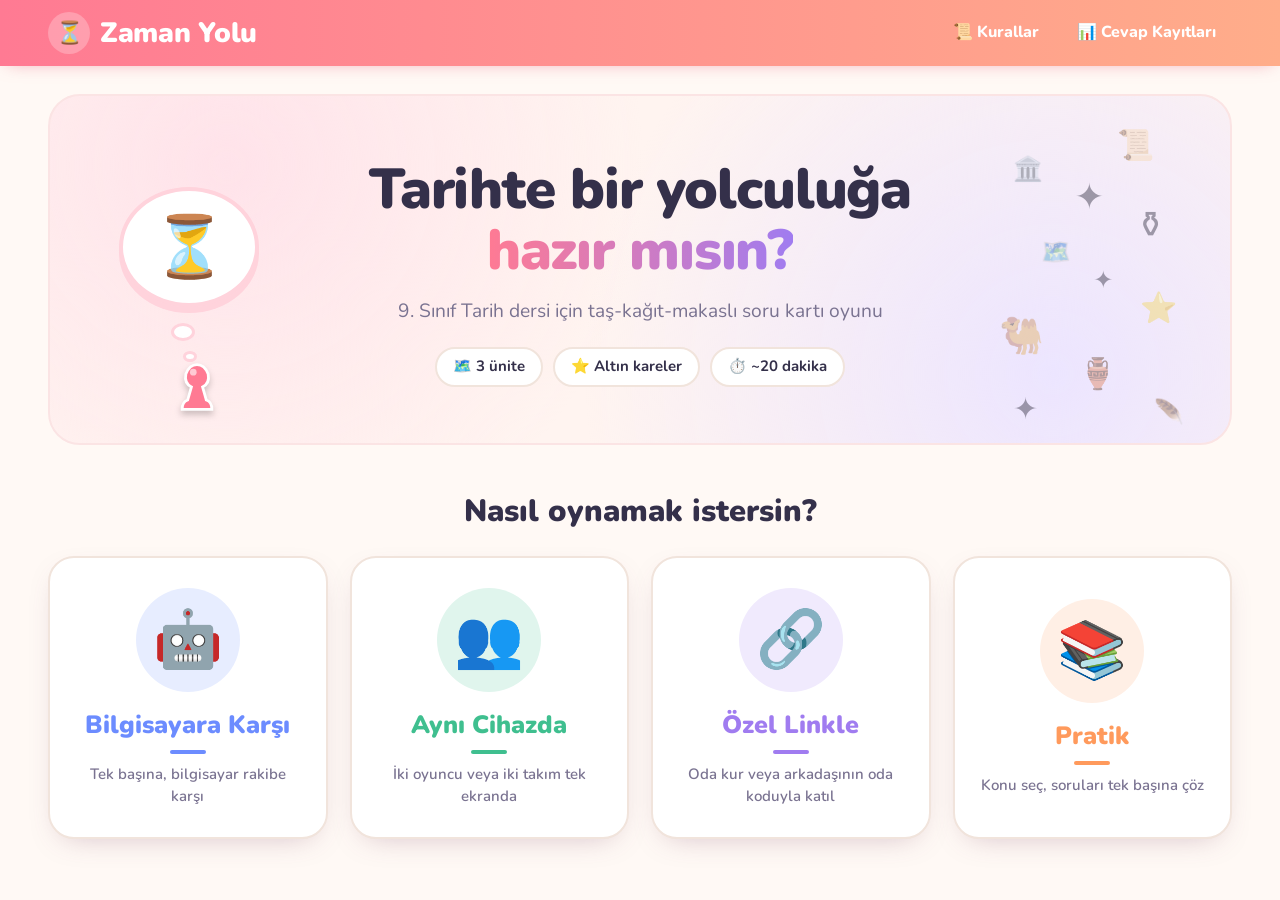
==== index.html @ cb482cf7 "Add files via upload" ====
<!doctype html>
<html lang="tr">
<head>
<meta charset="utf-8">
<meta name="viewport" content="width=device-width, initial-scale=1">
<title>Zaman Yolu</title>
<meta name="description" content="9. sınıf tarih dersi için soru kartı oyunu">
<link rel="preconnect" href="https://fonts.googleapis.com">
<link rel="preconnect" href="https://fonts.gstatic.com" crossorigin>
<!-- İnternet yoksa yazı tipi yüklenmez, oyun sistem yazı tipiyle çalışmaya devam eder -->
<link rel="stylesheet" href="https://fonts.googleapis.com/css2?family=Nunito:wght@400;600;700;800;900&display=swap">
<link rel="stylesheet" href="stil.css">
</head>
<body>

<!-- ÜST ŞERİT (her ekranda) -->
<header class="ust-serit">
  <button class="logo-btn" data-git="ana"><span class="logo-ikon">⏳</span>Zaman Yolu</button>
  <nav class="ust-nav">
    <button data-git="kurallar">📜 <span class="yazi">Kurallar</span></button>
    <button data-git="kayitlar">📊 <span class="yazi">Cevap Kayıtları</span></button>  </nav>
</header>

<!-- ANA MENÜ -->
<section id="ana" class="ekran">
  <div class="hero">
    <div class="hero-sol" aria-hidden="true">
      <div class="balon">⏳</div>
      <div class="balon-nokta n1"></div><div class="balon-nokta n2"></div>
      <svg class="hero-piyon" viewBox="-14 -28 28 32"><path d="M-8 0 Q-8 -4 -5 -5 L-3 -12 Q-7 -14 -6 -19 Q-4 -24 0 -24 Q4 -24 6 -19 Q7 -14 3 -12 L5 -5 Q8 -4 8 0 Z" fill="#ff7a93" stroke="#fff" stroke-width="1.5"/><circle cx="-2" cy="-20" r="1.8" fill="#fff" opacity=".6"/></svg>
    </div>
    <h1>Tarihte bir yolculuğa<br><span>hazır mısın?</span></h1>
    <p>9. Sınıf Tarih dersi için taş-kağıt-makaslı soru kartı oyunu</p>
    <div class="hero-cipler"><span>🗺️ 3 ünite</span><span>⭐ Altın kareler</span><span>⏱️ ~20 dakika</span></div>
    <div class="hero-sag" aria-hidden="true">
      <span style="top:8%;left:62%">📜</span><span style="top:16%;left:18%">🏛️</span><span style="top:30%;left:70%">⚱️</span>
      <span style="top:40%;left:30%">🗺️</span><span style="top:55%;left:72%">⭐</span><span style="top:62%;left:12%">🐫</span>
      <span style="top:74%;left:46%">🏺</span><span style="top:86%;left:78%">🪶</span><span style="top:22%;left:44%">✦</span>
      <span style="top:48%;left:52%">✦</span><span style="top:84%;left:18%">✦</span>
    </div>
  </div>

  <h2 class="bolum-baslik">Nasıl oynamak istersin?</h2>
  <div class="menu">
    <button class="mod-kart" data-git="kurulum-bot" style="--c:#6c8cff">
      <span class="mod-ikon">🤖</span><b>Bilgisayara Karşı</b><span class="mod-acik">Tek başına, bilgisayar rakibe karşı</span></button>
    <button class="mod-kart" data-git="kurulum-yerel" style="--c:#3fbf8f">
      <span class="mod-ikon">👥</span><b>Aynı Cihazda</b><span class="mod-acik">İki oyuncu veya iki takım tek ekranda</span></button>
    <button class="mod-kart" data-git="oda-kur" style="--c:#a07cf0">
      <span class="mod-ikon">🔗</span><b>Özel Linkle</b><span class="mod-acik">Oda kur veya arkadaşının oda koduyla katıl</span></button>
    <button class="mod-kart" data-git="pratik-kurulum" style="--c:#ff9a5c">
      <span class="mod-ikon">📚</span><b>Pratik</b><span class="mod-acik">Konu seç, soruları tek başına çöz</span></button>
  </div>
</section>

<!-- OYUN KURULUMU -->
<section id="kurulum" class="ekran gizli">
  <div class="ust-bar"><h1 id="kurulum-baslik">Yeni Oyun</h1><button class="link-btn" data-git="ana">← Menü</button></div>
  <div class="form">
    <label>1. oyuncu / takım adı</label>
    <input id="ad0" maxlength="20" value="Kırmızı Takım">
    <div class="renk-secici" id="renk0" aria-label="1. oyuncunun piyon rengi"></div>
    <div id="ad1-kutu">
      <label>2. oyuncu / takım adı</label>
      <input id="ad1" maxlength="20" value="Mavi Takım">
      <div class="renk-secici" id="renk1" aria-label="2. oyuncunun piyon rengi"></div>
    </div>
    <p class="not" id="tus-notu">Aynı cihazda taş-kağıt-makas seçimleri ekranın iki yarısından yapılır. Klavyede 1. oyuncu <b>A S D</b>, 2. oyuncu <b>J K L</b> tuşlarını kullanabilir; böylece seçim gizli kalır.</p>
    <button id="oyunu-baslat">Oyunu Başlat</button>
  </div>
</section>

<!-- OYUN -->
<section id="oyun" class="ekran gizli">
  <div class="ust-bar"><h1>Oyun</h1><button class="link-btn" id="oyundan-cik">← Menü</button></div>
  <div class="oyuncular" id="oyuncular"></div>
  <div class="oyun-govde">
    <div class="tahta-kutu" id="tahta"></div>
    <div class="panel-kutu">
      <div class="panel" id="panel"></div>
      <div class="panel tkm-perde gizli" id="tkm-perde"></div>
    </div>
  </div>
</section>

<!-- ODA (ÇEVRİM İÇİ) -->
<section id="oda" class="ekran gizli">
  <div class="ust-bar"><h1>Özel Linkle Oyna</h1><button class="link-btn" data-git="ana">← Menü</button></div>
  <div id="oda-icerik" class="oda-kutu"></div>
</section>

<!-- PRATİK -->
<section id="pratik" class="ekran gizli">
  <div class="ust-bar"><h1>Pratik</h1><button class="link-btn" data-git="ana">← Menü</button></div>
  <div id="pratik-icerik"></div>
</section>

<!-- TEK KART (QR) -->
<section id="tek-kart" class="ekran gizli">
  <div class="ust-bar"><h1>Zaman Yolu · Kart</h1><button class="link-btn" data-git="ana">Oyuna git →</button></div>
  <div id="tek-kart-icerik"></div>
</section>

<!-- KAYITLAR -->
<section id="kayitlar" class="ekran gizli">
  <div class="ust-bar"><h1>Cevap Kayıtları</h1><button class="link-btn" data-git="ana">← Menü</button></div>
  <div id="kayit-icerik"></div>
</section>

<!-- KURALLAR -->
<section id="kurallar" class="ekran gizli">
  <div class="ust-bar"><h1>Kurallar</h1><button class="link-btn" data-git="ana">← Menü</button></div>
  <div class="panel">
    <p><b>Amaç:</b> BİTİŞ’e ilk ulaşan oyuncu veya takım kazanır. Tahtada 15 kare ve 3 bölge vardır: Tarihçinin Atölyesi (Ünite 1), Eski Çağ (Ünite 2), İpek Yolu (Ünite 3).</p>
    <ol>
      <li>İki taraf aynı anda <b>taş-kağıt-makas</b> seçer. Berabere biterse tekrar edilir.</li>
      <li>Kazanan piyonunu <b>1 kare</b> ileri koyar ve o karenin rengindeki, o bölgenin ünitesine ait kartı cevaplar. Süre <b>30 saniyedir</b>.</li>
      <li><b>Doğru:</b> piyon o karede kalır. <b>Yanlış veya süre biterse:</b> piyon geri alınır, soru rakibe geçer; rakip bilirse kendi piyonunu 1 kare ilerletir.</li>
      <li><b>Altın kare (★):</b> daha zor bir soru gelir. Doğru cevapta <b>+1 kare daha</b> ilerlenir. Yanlışta soru rakibe geçmez.</li>
      <li><b>BİTİŞ’e geçmek</b> için son karede taş-kağıt-makası kazanıp tüm ünitelerden karışık gelen son soruyu bilmek gerekir.</li>
      <li><b>Jokerler</b> (her biri 1 kez): 📖 <b>Kitaba Bak</b> kartın konusunu gösterir ve süreye 20 saniye ekler. 🔄 <b>Takas</b> kartı değiştirir.</li>
    </ol>
    <p><b>Kart türleri:</b>
      <span class="joker" style="background:var(--bilgi);color:#fff">Bilgi</span>
      <span class="joker" style="background:var(--kanit);color:#fff">Kanıt</span>
      <span class="joker" style="background:var(--krono);color:#fff">Kronoloji</span>
      <span class="joker" style="background:var(--kavram);color:#fff">Kavram</span>
      <span class="joker" style="background:var(--altin);color:#fff">Altın</span></p>
    <p class="not">Bütün sorular MEB 9. Sınıf Tarih Ders Kitabı’na dayanır; her kartın açıklamasında kitap sayfası yazar.</p>
  </div>
</section>

<script src="sorular.js"></script>
<script src="oyun-motoru.js"></script>
<script src="ag.js"></script>
<script src="oyun.js"></script>
</body>
</html>
---- stil.css ----
/* Tema: yumuşak pembe-şeftali vurgular, krem zemin, yuvarlak yazı tipi */
:root {
  --ink: #34304a; --muted: #7a7391; --paper: #fff9f5; --card: #ffffff; --line: #f1e4dc;
  --ana: #ff7a93; --ana-koyu: #e65f7b; --ana-acik: #ffe9ee; --seftali: #ffad8a; --lila: #a07cf0;
  --golge: 0 10px 30px -14px rgba(120, 70, 100, .35);
  --yazi: "Nunito", "Segoe UI", system-ui, -apple-system, Roboto, Arial, sans-serif;
  --u1: #3d5a80; --u2: #b5651d; --u3: #2a7f62;
  --bilgi: #2f6db5; --kanit: #2e8b57; --krono: #d99a17; --kavram: #c8463c; --altin: #c9a227;
  --ok: #1d8a52; --no: #d13b30;
}
* { box-sizing: border-box }
html, body { margin: 0; background: var(--paper); color: var(--ink); font-family: var(--yazi); font-size: 16px; line-height: 1.45 }
button { font: inherit; font-weight: 700; cursor: pointer; border: 0; border-radius: 14px; padding: 10px 18px; background: var(--ana); color: #fff;
  box-shadow: 0 3px 0 var(--ana-koyu); transition: transform .15s, box-shadow .15s, filter .15s }
button:hover:not(:disabled) { filter: brightness(1.04) }
button:active:not(:disabled) { transform: translateY(2px); box-shadow: 0 1px 0 var(--ana-koyu) }
button:disabled { opacity: .4; cursor: default }
button.ikincil { background: #fff; color: var(--ink); border: 1.5px solid var(--line); box-shadow: 0 3px 0 var(--line) }
input, select { font: inherit; padding: 10px 14px; border: 2px solid var(--line); border-radius: 14px; background: #fff; width: 100%; color: var(--ink) }
input:focus, select:focus { outline: none; border-color: var(--ana) }
h1, h2, h3 { font-family: var(--yazi); font-weight: 900; margin: 0 0 8px }
.ekran { max-width: 2200px; margin: 0 auto; padding: 22px 48px 44px }
.gizli { display: none !important }
.ust-bar { display: flex; align-items: center; justify-content: space-between; gap: 8px; margin-bottom: 14px }
.ust-bar h1 { font-size: 26px; margin: 0 }
.link-btn, .link-btn:hover { background: none; box-shadow: none; color: var(--muted); padding: 6px 8px; text-decoration: underline; font-weight: 600 }
.not { color: var(--muted); font-size: 14px }
.uyari { background: #fff6e0; border-left: 4px solid var(--altin); padding: 10px 12px; border-radius: 0 10px 10px 0; font-size: 14px; margin: 10px 0 }

/* ÜST ŞERİT */
.ust-serit { position: sticky; top: 0; z-index: 20; display: flex; align-items: center; justify-content: space-between; gap: 12px; white-space: nowrap;
  padding: 12px 48px; background: linear-gradient(90deg, var(--ana), var(--seftali)); box-shadow: 0 4px 18px -8px rgba(230, 95, 123, .6) }
.logo-btn, .logo-btn:hover, .logo-btn:active:not(:disabled) { background: none; box-shadow: none; transform: none; color: #fff; padding: 0; font: 900 28px var(--yazi); display: flex; align-items: center; gap: 10px; letter-spacing: -.01em }
.logo-ikon { width: 42px; height: 42px; border-radius: 50%; background: rgba(255, 255, 255, .25); display: grid; place-items: center; font-size: 22px }
.ust-nav { display: flex; gap: 6px; align-items: center }
.ust-nav button { background: transparent; box-shadow: none; color: #fff; font-weight: 800; font-size: 16px; padding: 9px 16px; border-radius: 999px }
.ust-nav button:hover { background: rgba(255, 255, 255, .2) }
.ust-nav button.vurgulu { background: #fff; color: var(--ana-koyu); box-shadow: 0 3px 0 rgba(0, 0, 0, .08) }
.ust-nav button.vurgulu:hover { background: #fff; transform: translateY(-1px) }

/* KARŞILAMA */
.hero { position: relative; overflow: hidden; text-align: center; border-radius: 32px; padding: 64px 24px 56px; margin-top: 6px;
  background: radial-gradient(circle at 15% 20%, #ffe3ea 0, transparent 40%), radial-gradient(circle at 85% 80%, #ece5ff 0, transparent 45%), #fff4f0;
  border: 2px solid #fbe4e4 }
.hero h1 { font-size: clamp(34px, 4.4vw, 66px); line-height: 1.08; letter-spacing: -.02em; margin: 0; position: relative; z-index: 1 }
.hero h1 span { background: linear-gradient(90deg, var(--ana), var(--lila)); -webkit-background-clip: text; background-clip: text; color: transparent }
.hero p { font-size: clamp(16px, 1.5vw, 21px); color: var(--muted); margin: 16px 0 22px; position: relative; z-index: 1 }
.hero-cipler { display: flex; flex-wrap: wrap; justify-content: center; gap: 10px; position: relative; z-index: 1 }
.hero-cipler span { background: #fff; border: 2px solid var(--line); border-radius: 999px; padding: 7px 16px; font-weight: 700; font-size: 15px }
.hero-sol { position: absolute; left: 5%; bottom: 26px; width: 190px; height: 230px }
.balon { position: absolute; top: 0; left: 10px; width: 140px; height: 120px; border-radius: 50%; background: #fff; border: 4px solid #ffd3dc;
  display: grid; place-items: center; font-size: 60px; box-shadow: 0 6px 0 #ffd3dc; animation: suzul 4s ease-in-out infinite }
.balon-nokta { position: absolute; border-radius: 50%; background: #fff; border: 3px solid #ffd3dc }
.balon-nokta.n1 { width: 24px; height: 18px; left: 62px; top: 136px }
.balon-nokta.n2 { width: 14px; height: 11px; left: 74px; top: 164px }
.hero-piyon { position: absolute; left: 62px; bottom: 0; width: 52px; height: 60px; overflow: visible; filter: drop-shadow(0 4px 3px rgba(0, 0, 0, .2)); animation: zipla-dur 2.4s ease-in-out infinite }
.hero-sag { position: absolute; right: 2%; top: 0; bottom: 0; width: 20%; opacity: .45 }
.hero-sag span { position: absolute; font-size: 30px; filter: grayscale(.3); animation: suzul 6s ease-in-out infinite }
.hero-sag span:nth-child(2n) { animation-delay: -2s; font-size: 24px }
.hero-sag span:nth-child(3n) { animation-delay: -4s; font-size: 36px }
@keyframes suzul { 0%, 100% { transform: translateY(0) } 50% { transform: translateY(-10px) } }
@keyframes zipla-dur { 0%, 70%, 100% { transform: translateY(0) } 80% { transform: translateY(-14px) } 90% { transform: translateY(0) } }

.bolum-baslik { text-align: center; font-size: clamp(24px, 2.4vw, 36px); margin: 44px 0 22px }

/* Oyun modu kartları: üstüne gelince kartı alttan dalgalı bir sıvı doldurur */
.menu { display: grid; grid-template-columns: repeat(4, minmax(0, 1fr)); gap: 22px }
.mod-kart { position: relative; overflow: hidden; isolation: isolate; text-align: center; min-height: 260px; padding: 30px 22px;
  display: flex; flex-direction: column; align-items: center; justify-content: center; gap: 6px;
  background: var(--card); color: var(--ink); border: 2px solid var(--line); border-radius: 26px; box-shadow: var(--golge);
  transition: border-color .4s, color .4s, transform .3s, box-shadow .3s }
.mod-kart::before, .mod-kart::after { content: ''; position: absolute; z-index: -1; left: 50%; top: 135%; width: 300%; aspect-ratio: 1;
  background: var(--c); transform: translateX(-50%); border-radius: 43%; transition: top 1.3s cubic-bezier(.4, .1, .3, 1);
  animation: dalga 7s linear infinite }
.mod-kart::after { opacity: .45; border-radius: 40%; animation-duration: 11s; transition-delay: .06s }
.mod-kart:hover, .mod-kart:focus-visible { color: #fff; border-color: var(--c); transform: translateY(-6px); box-shadow: 0 18px 34px -14px var(--c); outline: none; filter: none }
.mod-kart:active:not(:disabled) { transform: translateY(-3px); box-shadow: 0 12px 24px -14px var(--c) }
.mod-kart:hover::before, .mod-kart:focus-visible::before { top: -150% }
.mod-kart:hover::after, .mod-kart:focus-visible::after { top: -145% }
.mod-ikon { width: 104px; height: 104px; border-radius: 50%; display: grid; place-items: center; font-size: 56px; margin-bottom: 10px;
  background: color-mix(in srgb, var(--c) 16%, #fff); transition: background .4s }
.mod-kart:hover .mod-ikon { background: rgba(255, 255, 255, .25); animation: jole .7s ease }
.mod-kart b { font: 900 25px var(--yazi); color: var(--c); transition: color .4s }
.mod-kart:hover b { color: #fff }
.mod-kart b::after { content: ''; display: block; width: 36px; height: 4px; border-radius: 2px; background: var(--c); margin: 8px auto 4px; transition: width .4s, background .4s }
.mod-kart:hover b::after { width: 64px; background: #fff }
.mod-acik { color: var(--muted); font-size: 15px; font-weight: 600; transition: color .4s }
.mod-kart:hover .mod-acik { color: rgba(255, 255, 255, .92) }
@keyframes dalga { to { transform: translateX(-50%) rotate(360deg) } }
@keyframes jole { 0% { transform: scale(1) } 30% { transform: scale(1.25, .8) } 50% { transform: scale(.85, 1.15) } 70% { transform: scale(1.08, .94) } 100% { transform: scale(1) } }

.form { max-width: 560px; margin: 0 auto; display: grid; gap: 10px; background: var(--card); border: 2px solid var(--line); border-radius: 26px; padding: 26px 28px; box-shadow: var(--golge) }
.form label { font-size: 14px; font-weight: 700; color: var(--muted) }

/* OYUN */
.oyuncular { display: grid; grid-template-columns: 1fr 1fr; gap: 14px; margin-bottom: 14px }
.oyuncu { background: var(--card); border: 2.5px solid var(--line); border-radius: 18px; padding: 10px 16px; display: flex; justify-content: space-between; align-items: center; gap: 8px; box-shadow: var(--golge); transition: border-color .3s }
.oyuncu.sirada { border-color: currentColor }
.oyuncu .ad { font-weight: 800; font-size: 17px; display: flex; align-items: center; gap: 8px }
.nokta { width: 16px; height: 16px; border-radius: 50%; display: inline-block; flex: none; box-shadow: 0 0 0 3px #fff, 0 0 0 4px var(--line) }
.oyuncu .bilgi { font-size: 13px; color: var(--muted); font-weight: 600 }
.jokerler { display: flex; gap: 4px; font-size: 13px }
.joker { padding: 3px 9px; border-radius: 999px; background: var(--ana-acik); color: var(--ink) }
.joker.kullanildi { opacity: .35; text-decoration: line-through }

.oyun-govde { display: grid; gap: 14px }
.oyun-govde .panel { margin-top: 0 }
@media (min-width: 900px) {
  .oyun-govde { grid-template-columns: minmax(0, 1.2fr) minmax(0, 1fr); align-items: start }
  .tahta-kutu { position: sticky; top: 84px }
}
.tahta-kutu { background: var(--card); border: 2px solid var(--line); border-radius: 26px; padding: 10px; box-shadow: var(--golge) }
.tahta-kutu svg { display: block; width: 100%; height: auto }
.piyon { transition: transform .7s cubic-bezier(.5, -0.3, .3, 1.4) }
.hedef-halka circle { animation: nabiz 1.1s ease-in-out infinite; transform-box: fill-box; transform-origin: center }
.altin-isilti { animation: isilti 2.4s ease-in-out infinite }
@keyframes nabiz { 0%, 100% { transform: scale(1); opacity: 1 } 50% { transform: scale(1.12); opacity: .55 } }
@keyframes isilti { 0%, 100% { opacity: .55 } 50% { opacity: 1 } }

/* PANEL GEÇİŞLERİ */
.panel.giris { animation: kayarak-gel .45s cubic-bezier(.2, .8, .3, 1) both }
@keyframes kayarak-gel { from { opacity: 0; transform: translateY(18px) scale(.98) } to { opacity: 1; transform: none } }

/* TAŞ-KAĞIT-MAKAS SONUCU */
.tkm-perde { display: flex; flex-direction: column; align-items: center; justify-content: center; gap: 10px; text-align: center; margin-top: 0; animation: kayarak-gel .25s ease-out both }
.perde-eller { display: flex; align-items: center; justify-content: center; gap: 18px }
.perde-el { display: flex; flex-direction: column; align-items: center; min-width: 96px; transition: opacity .3s, transform .3s }
.perde-el .ikon { font-size: 64px; line-height: 1.1 }
.perde-el.sol .ikon { animation: el-sol .7s cubic-bezier(.3, 1.6, .5, 1) both }
.perde-el.sag .ikon { animation: el-sag .7s cubic-bezier(.3, 1.6, .5, 1) both }
.perde-el .el-ad { font-weight: 700; margin-top: 4px }
.perde-el.kazanan-el { animation: one-cik .5s .7s ease-out both }
.perde-el.kaybeden-el { animation: geri-cekil .5s .7s ease-out both }
.vs { font: 900 22px var(--yazi); color: var(--muted); animation: vs-gel .4s .15s both }
.perde-yazi { font: 900 42px var(--yazi); letter-spacing: .01em; padding: 6px 24px; border-radius: 16px; animation: yazi-patla .55s .55s cubic-bezier(.2, 1.6, .4, 1) both }
.perde-yazi.kazandi { color: #fff; background: #1f9d55; box-shadow: 0 6px 22px rgba(31, 157, 85, .35) }
.perde-yazi.kaybetti { color: #fff; background: #d13b30; box-shadow: 0 6px 22px rgba(209, 59, 48, .35) }
.perde-yazi.berabere { color: #fff; background: #7d828c; box-shadow: 0 6px 22px rgba(0, 0, 0, .18) }
.perde-alt { color: var(--muted); font-size: 15px; animation: kayarak-gel .4s 1s both }
@keyframes el-sol { from { transform: translateX(-60px) rotate(-30deg); opacity: 0 } to { transform: none; opacity: 1 } }
@keyframes el-sag { from { transform: translateX(60px) rotate(30deg); opacity: 0 } to { transform: none; opacity: 1 } }
@keyframes vs-gel { from { transform: scale(0); opacity: 0 } to { transform: none; opacity: 1 } }
@keyframes yazi-patla { from { transform: scale(.3); opacity: 0 } to { transform: none; opacity: 1 } }
@keyframes one-cik { to { transform: scale(1.15) } }
@keyframes geri-cekil { to { transform: scale(.85); opacity: .45 } }
@media (prefers-reduced-motion: reduce) {
  *, *::before, *::after { animation-duration: .01ms !important; animation-delay: 0s !important; transition-duration: .01ms !important }
}

.panel { background: var(--card); border: 2px solid var(--line); border-radius: 26px; padding: 20px; margin-top: 10px; box-shadow: var(--golge) }
.durum-yazi { text-align: center; font-weight: 800; margin-bottom: 10px }
.tkm-alan { display: grid; grid-template-columns: 1fr 1fr; gap: 12px }
.tkm-alan.tek { grid-template-columns: 1fr }
.tkm-taraf { border: 2.5px dashed var(--line); border-radius: 20px; padding: 14px; text-align: center }
.tkm-taraf h3 { font-size: 18px; margin-bottom: 8px }
.tkm-butonlar { display: flex; justify-content: center; gap: 10px; flex-wrap: wrap }
.tkm-butonlar button { font-size: 34px; padding: 10px 18px; background: #fff7f3; color: var(--ink); line-height: 1; border: 2px solid var(--line); border-radius: 18px; box-shadow: 0 4px 0 var(--line) }
.tkm-butonlar button:hover { transform: translateY(-3px) rotate(-4deg); border-color: var(--ana) }
.tkm-butonlar button small { display: block; font-size: 12px; font-weight: 800; margin-top: 4px }
.tkm-taraf .secildi { font-size: 15px; color: var(--ok); font-weight: 700; padding: 14px 0 }
.tus-ipucu { font-size: 12px; color: var(--muted); margin-top: 4px }
.tkm-sonuc { text-align: center; font-size: 15px; margin-bottom: 8px; color: var(--muted) }

/* KART */
.kart { border-radius: 22px; overflow: hidden; border: 3px solid var(--line); background: #fff }
.kart-ust { color: #fff; padding: 10px 16px; display: flex; justify-content: space-between; align-items: center; font-weight: 900; letter-spacing: .03em; gap: 8px }
.kart-ust small { font-weight: 700; letter-spacing: 0; background: rgba(255, 255, 255, .25); padding: 2px 10px; border-radius: 999px }
.kart-govde { padding: 16px }
.kart .soru { font-weight: 800; font-size: 17px; margin-bottom: 12px }
.kart .kanit-metni { font-style: italic; background: #fff6ee; border-radius: 14px; padding: 10px 14px; margin-bottom: 12px }
.kart .olaylar { margin: 0 0 12px; padding-left: 26px; list-style: upper-roman }
.secenekler { display: grid; gap: 10px }
.secenekler button { text-align: left; background: #fffaf7; color: var(--ink); border: 2px solid var(--line); padding: 12px 14px; font-weight: 600; box-shadow: 0 3px 0 var(--line) }
.secenekler button:hover:not(:disabled) { border-color: var(--ana); background: var(--ana-acik); transform: translateX(3px) }
.secenekler button.dogru { background: #e3f3ea; border-color: var(--ok); color: var(--ok); font-weight: 700 }
.secenekler button.yanlis { background: #fbeceb; border-color: var(--no); color: var(--no) }
.secenekler button:disabled { opacity: 1 }
.sure { height: 10px; background: #f6ece8; border-radius: 999px; overflow: hidden; margin: 4px 0 12px }
.sure i { display: block; height: 100%; border-radius: 999px; background: linear-gradient(90deg, var(--lila), var(--ana)); transition: width .25s linear }
.sure.az i { background: var(--no) }
.kart-alt { display: flex; justify-content: space-between; align-items: center; flex-wrap: wrap; gap: 8px; margin-top: 10px }
.kitap-not { background: #fff8e1; border-radius: 8px; padding: 6px 10px; font-size: 14px; margin-bottom: 8px }
.aciklama { margin-top: 12px; padding: 12px 14px; border-radius: 14px; background: #fff3ec; font-size: 15px }
.sonuc-baslik { font-size: 18px; font-weight: 700; margin-bottom: 6px }
.sonuc-baslik.iyi { color: var(--ok) } .sonuc-baslik.kotu { color: var(--no) }
.kavram-kelime { font: 900 26px var(--yazi); letter-spacing: .04em; text-align: center; margin: 6px 0 }
.yasakli { color: var(--kavram); text-align: center; font-size: 14px; margin-bottom: 10px }

/* KARNE */
table { border-collapse: collapse; width: 100%; font-size: 14px; background: #fff }
th, td { border: 1px solid var(--line); padding: 7px 10px; text-align: left }
th { background: var(--ana-acik) }
.cubuk { height: 8px; background: #eee; border-radius: 4px; overflow: hidden; min-width: 80px }
.cubuk i { display: block; height: 100%; background: var(--ok) }

.oda-kutu { text-align: center }
.ayirac { display: flex; align-items: center; gap: 10px; color: var(--muted); font-size: 14px; margin: 10px 0 }
.ayirac::before, .ayirac::after { content: ''; flex: 1; border-top: 1px solid var(--muted); opacity: .4 }
.kod-girdi { text-align: center; font: 700 24px ui-monospace, Consolas, monospace; letter-spacing: .2em; text-transform: uppercase }
.oda-kod {font: 700 32px ui-monospace, Consolas, monospace; letter-spacing: .15em; margin: 8px 0 }
#qr { display: inline-block; background: #fff; padding: 8px; border-radius: 8px; margin: 8px 0 }
.link-kutu { display: flex; gap: 6px; max-width: 560px; margin: 0 auto }
.link-kutu input { font-size: 14px }

.buton-satiri { display: flex; gap: 8px; flex-wrap: wrap; justify-content: center; margin-top: 12px }

@media (max-width: 1100px) {
  .menu { grid-template-columns: repeat(2, minmax(0, 1fr)) }
  .hero-sol, .hero-sag { display: none }
}
@media (max-width: 800px) {
  .ekran { padding: 16px 20px 32px }
  .ust-serit { padding: 10px 20px }
}
@media (max-width: 640px) {
  .ekran { padding: 12px 14px 28px }
  .ust-serit { padding: 8px 12px }
  .logo-btn, .logo-btn:hover, .logo-btn:active:not(:disabled) { font-size: 21px; gap: 8px }
  .logo-ikon { width: 34px; height: 34px; font-size: 18px }
  .ust-nav { gap: 2px }
  .ust-nav button { padding: 8px 10px; font-size: 18px }
  .ust-nav .yazi { display: none }
  .ust-nav button.vurgulu .yazi { display: inline; font-size: 15px }
  .hero { padding: 36px 16px 30px; border-radius: 24px }
  .bolum-baslik { margin: 28px 0 14px }
  .menu { grid-template-columns: 1fr; gap: 12px }
  .mod-kart { min-height: 0; padding: 18px; flex-direction: row; justify-content: flex-start; text-align: left; flex-wrap: wrap; column-gap: 14px }
  .mod-kart b { font-size: 21px }
  .mod-kart b::after { margin: 6px 0 2px }
  .mod-ikon { width: 64px; height: 64px; font-size: 34px; margin: 0 }
  .mod-kart .mod-acik { flex-basis: 100% }
  .form { padding: 18px }
  .tkm-butonlar button { font-size: 24px; padding: 8px 10px }
  .oyuncular { gap: 6px }
  .oyuncu { padding: 6px 8px; flex-direction: column; align-items: flex-start }
  .perde-el .ikon { font-size: 48px }
  .perde-el { min-width: 80px }
  .perde-yazi { font-size: 30px }
}

/* PİYON RENGİ SEÇİMİ */
.renk-secici { display: flex; flex-wrap: wrap; gap: 8px; justify-content: center; margin: 2px 0 6px }
.renk-secici .renk { width: 32px; height: 32px; padding: 0; border-radius: 50%; border: 3px solid #fff; box-shadow: 0 0 0 1.5px var(--line); transition: transform .15s }
.renk-secici .renk:hover { transform: scale(1.1) }
.renk-secici .renk.secili { box-shadow: 0 0 0 3px var(--ink); transform: scale(1.12) }

/* CEVAP SONUCU */
.perde-ikon { width: 88px; height: 88px; border-radius: 50%; display: grid; place-items: center; font-size: 48px; font-weight: 800; color: #fff; animation: yazi-patla .5s cubic-bezier(.2, 1.6, .4, 1) both }
.perde-ikon.kazandi { background: #1f9d55; box-shadow: 0 0 0 10px rgba(31, 157, 85, .15) }
.perde-ikon.kaybetti { background: #d13b30; box-shadow: 0 0 0 10px rgba(209, 59, 48, .15); animation: yazi-patla .5s cubic-bezier(.2, 1.6, .4, 1) both, salla .45s .5s both }
.perde-ikon.berabere { background: #7d828c }
.perde-ikon.firsat { background: #e0a20f; box-shadow: 0 0 0 10px rgba(224, 162, 15, .18) }
.perde-yazi.firsat { color: #fff; background: #e0a20f; box-shadow: 0 6px 22px rgba(224, 162, 15, .35) }
.tkm-perde > .el-ad { font-weight: 700; animation: kayarak-gel .3s .2s both }
.tkm-perde .perde-ikon + .el-ad + .perde-yazi { animation-delay: .25s }
.tkm-perde .perde-ikon ~ .perde-alt { animation-delay: .5s }
@keyframes salla { 0%, 100% { transform: none } 20%, 60% { transform: translateX(-8px) } 40%, 80% { transform: translateX(8px) } }
.renk-secici { align-items: center; flex-wrap: nowrap; gap: 12px }
.renk-secici .renkler { display: flex; flex-wrap: wrap; gap: 8px }
.renk-piyon { flex: none; width: 42px; height: 48px; overflow: visible; filter: drop-shadow(0 2px 2px rgba(0, 0, 0, .25)) }
.renk-piyon path { transition: fill .25s }
.renk-piyon.zipla { animation: piyon-zipla .45s cubic-bezier(.3, 1.6, .5, 1) }
@keyframes piyon-zipla { 0% { transform: translateY(0) } 40% { transform: translateY(-8px) scale(1.08) } 100% { transform: none } }

/* Geniş ekranda okuma ekranları ortada ve okunur genişlikte kalır */
#pratik-icerik, #tek-kart-icerik, #kurallar .panel, .oda-kutu { max-width: 920px; margin-left: auto; margin-right: auto }
#kayit-icerik { max-width: 1200px; margin: 0 auto }
@media (max-width: 420px) {
  .ust-nav button.vurgulu .yazi { display: none }
  .ust-nav button.vurgulu { padding: 8px 14px }
}
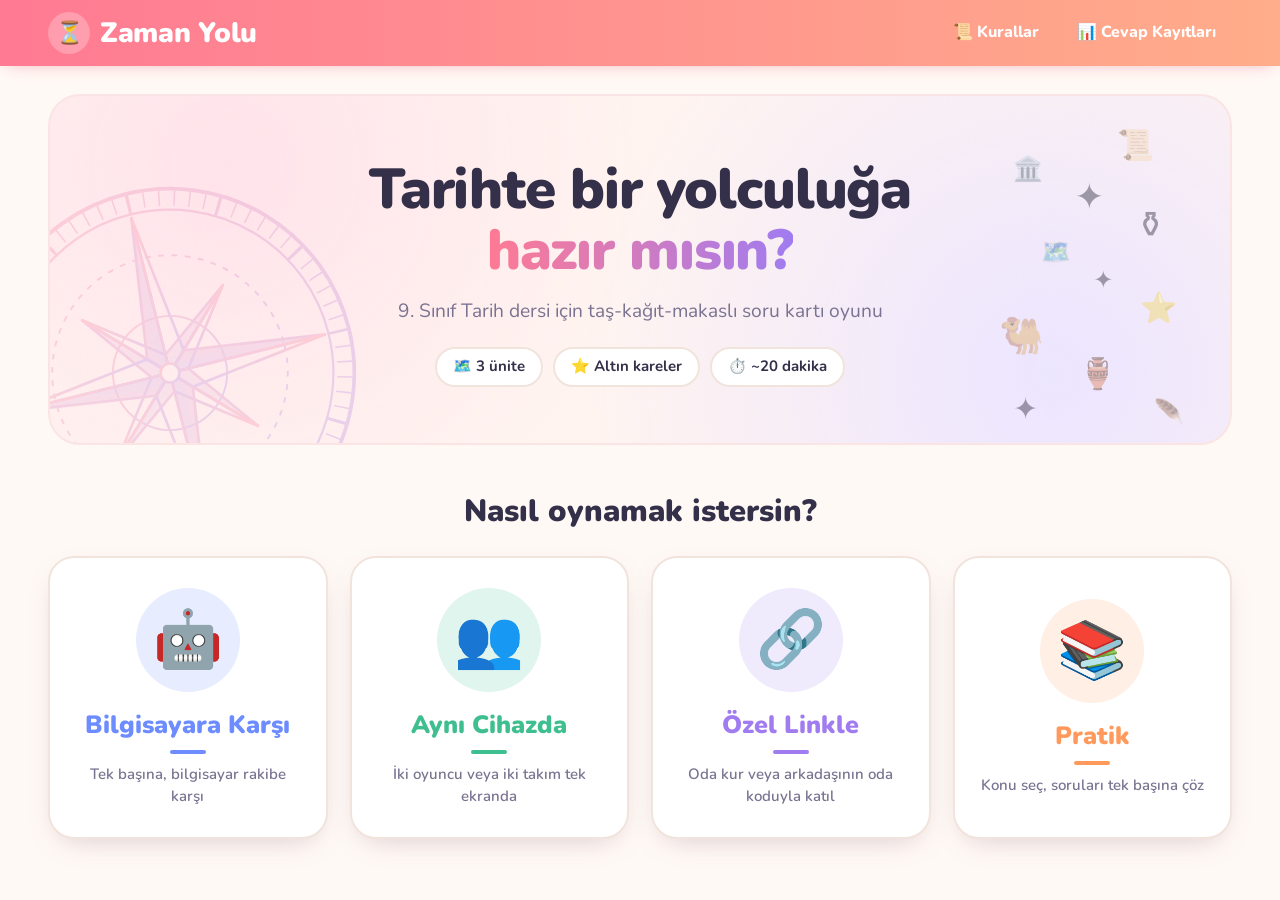
==== commit 31407d3d: "Add files via upload" ====
--- a/index.html
+++ b/index.html
@@ -9,7 +9,7 @@
 <link rel="preconnect" href="https://fonts.gstatic.com" crossorigin>
 <!-- İnternet yoksa yazı tipi yüklenmez, oyun sistem yazı tipiyle çalışmaya devam eder -->
 <link rel="stylesheet" href="https://fonts.googleapis.com/css2?family=Nunito:wght@400;600;700;800;900&display=swap">
-<link rel="stylesheet" href="stil.css">
+<link rel="stylesheet" href="stil.css?v=3">
 </head>
 <body>
 
@@ -24,11 +24,27 @@
 <!-- ANA MENÜ -->
 <section id="ana" class="ekran">
   <div class="hero">
-    <div class="hero-sol" aria-hidden="true">
-      <div class="balon">⏳</div>
-      <div class="balon-nokta n1"></div><div class="balon-nokta n2"></div>
-      <svg class="hero-piyon" viewBox="-14 -28 28 32"><path d="M-8 0 Q-8 -4 -5 -5 L-3 -12 Q-7 -14 -6 -19 Q-4 -24 0 -24 Q4 -24 6 -19 Q7 -14 3 -12 L5 -5 Q8 -4 8 0 Z" fill="#ff7a93" stroke="#fff" stroke-width="1.5"/><circle cx="-2" cy="-20" r="1.8" fill="#fff" opacity=".6"/></svg>
-    </div>
+    <!-- pusula gülü: sol alt köşede, kutunun kenarlarından kesilir -->
+    <svg class="hero-sol" viewBox="-100 -100 200 200" aria-hidden="true" fill="none" stroke="url(#pusula-renk)" stroke-linejoin="round">
+      <defs>
+        <linearGradient id="pusula-renk" x1="0" y1="0" x2="1" y2="1"><stop offset="0" stop-color="#ff7a93"/><stop offset="1" stop-color="#a07cf0"/></linearGradient>
+        <g id="pusula-uc"><path d="M0 0L0 -84L-9.9 -9.9Z" fill="url(#pusula-renk)" fill-opacity=".55"/><path d="M0 0L0 -84L9.9 -9.9Z"/></g>
+        <g id="pusula-ara"><path d="M0 0L0 -54L-7 -7Z" fill="url(#pusula-renk)" fill-opacity=".35"/><path d="M0 0L0 -54L7 -7Z"/></g>
+      </defs>
+      <circle r="97" stroke-width="2"/>
+      <circle r="92" stroke-width="8" stroke-dasharray="0.8 7.23"/>
+      <circle r="91" stroke-width="11" stroke-dasharray="1.6 46.05" stroke-dashoffset=".8"/>
+      <circle r="86" stroke-width="1.2"/>
+      <circle r="62" stroke-width="1" stroke-dasharray="3 4"/>
+      <circle r="30" stroke-width="1"/>
+      <g stroke-width="1.4">
+        <use href="#pusula-ara" transform="rotate(45)"/><use href="#pusula-ara" transform="rotate(135)"/>
+        <use href="#pusula-ara" transform="rotate(225)"/><use href="#pusula-ara" transform="rotate(315)"/>
+        <use href="#pusula-uc"/><use href="#pusula-uc" transform="rotate(90)"/>
+        <use href="#pusula-uc" transform="rotate(180)"/><use href="#pusula-uc" transform="rotate(270)"/>
+      </g>
+      <circle r="5" stroke-width="1.4" fill="#fff4f0"/>
+    </svg>
     <h1>Tarihte bir yolculuğa<br><span>hazır mısın?</span></h1>
     <p>9. Sınıf Tarih dersi için taş-kağıt-makaslı soru kartı oyunu</p>
     <div class="hero-cipler"><span>🗺️ 3 ünite</span><span>⭐ Altın kareler</span><span>⏱️ ~20 dakika</span></div>
@@ -130,9 +146,9 @@
   </div>
 </section>
 
-<script src="sorular.js"></script>
-<script src="oyun-motoru.js"></script>
-<script src="ag.js"></script>
-<script src="oyun.js"></script>
+<script src="sorular.js?v=3"></script>
+<script src="oyun-motoru.js?v=3"></script>
+<script src="ag.js?v=3"></script>
+<script src="oyun.js?v=3"></script>
 </body>
 </html>
--- a/stil.css
+++ b/stil.css
@@ -47,19 +47,13 @@
 .hero p { font-size: clamp(16px, 1.5vw, 21px); color: var(--muted); margin: 16px 0 22px; position: relative; z-index: 1 }
 .hero-cipler { display: flex; flex-wrap: wrap; justify-content: center; gap: 10px; position: relative; z-index: 1 }
 .hero-cipler span { background: #fff; border: 2px solid var(--line); border-radius: 999px; padding: 7px 16px; font-weight: 700; font-size: 15px }
-.hero-sol { position: absolute; left: 5%; bottom: 26px; width: 190px; height: 230px }
-.balon { position: absolute; top: 0; left: 10px; width: 140px; height: 120px; border-radius: 50%; background: #fff; border: 4px solid #ffd3dc;
-  display: grid; place-items: center; font-size: 60px; box-shadow: 0 6px 0 #ffd3dc; animation: suzul 4s ease-in-out infinite }
-.balon-nokta { position: absolute; border-radius: 50%; background: #fff; border: 3px solid #ffd3dc }
-.balon-nokta.n1 { width: 24px; height: 18px; left: 62px; top: 136px }
-.balon-nokta.n2 { width: 14px; height: 11px; left: 74px; top: 164px }
-.hero-piyon { position: absolute; left: 62px; bottom: 0; width: 52px; height: 60px; overflow: visible; filter: drop-shadow(0 4px 3px rgba(0, 0, 0, .2)); animation: zipla-dur 2.4s ease-in-out infinite }
+/* sol alt köşede büyük, eğik ve saydam pusula; .hero'nun overflow:hidden'ı kenarlarından keser */
+.hero-sol { position: absolute; left: -70px; bottom: -120px; width: 380px; height: 380px; transform: rotate(-14deg); opacity: .26; pointer-events: none }
 .hero-sag { position: absolute; right: 2%; top: 0; bottom: 0; width: 20%; opacity: .45 }
 .hero-sag span { position: absolute; font-size: 30px; filter: grayscale(.3); animation: suzul 6s ease-in-out infinite }
 .hero-sag span:nth-child(2n) { animation-delay: -2s; font-size: 24px }
 .hero-sag span:nth-child(3n) { animation-delay: -4s; font-size: 36px }
 @keyframes suzul { 0%, 100% { transform: translateY(0) } 50% { transform: translateY(-10px) } }
-@keyframes zipla-dur { 0%, 70%, 100% { transform: translateY(0) } 80% { transform: translateY(-14px) } 90% { transform: translateY(0) } }
 
 .bolum-baslik { text-align: center; font-size: clamp(24px, 2.4vw, 36px); margin: 44px 0 22px }
 
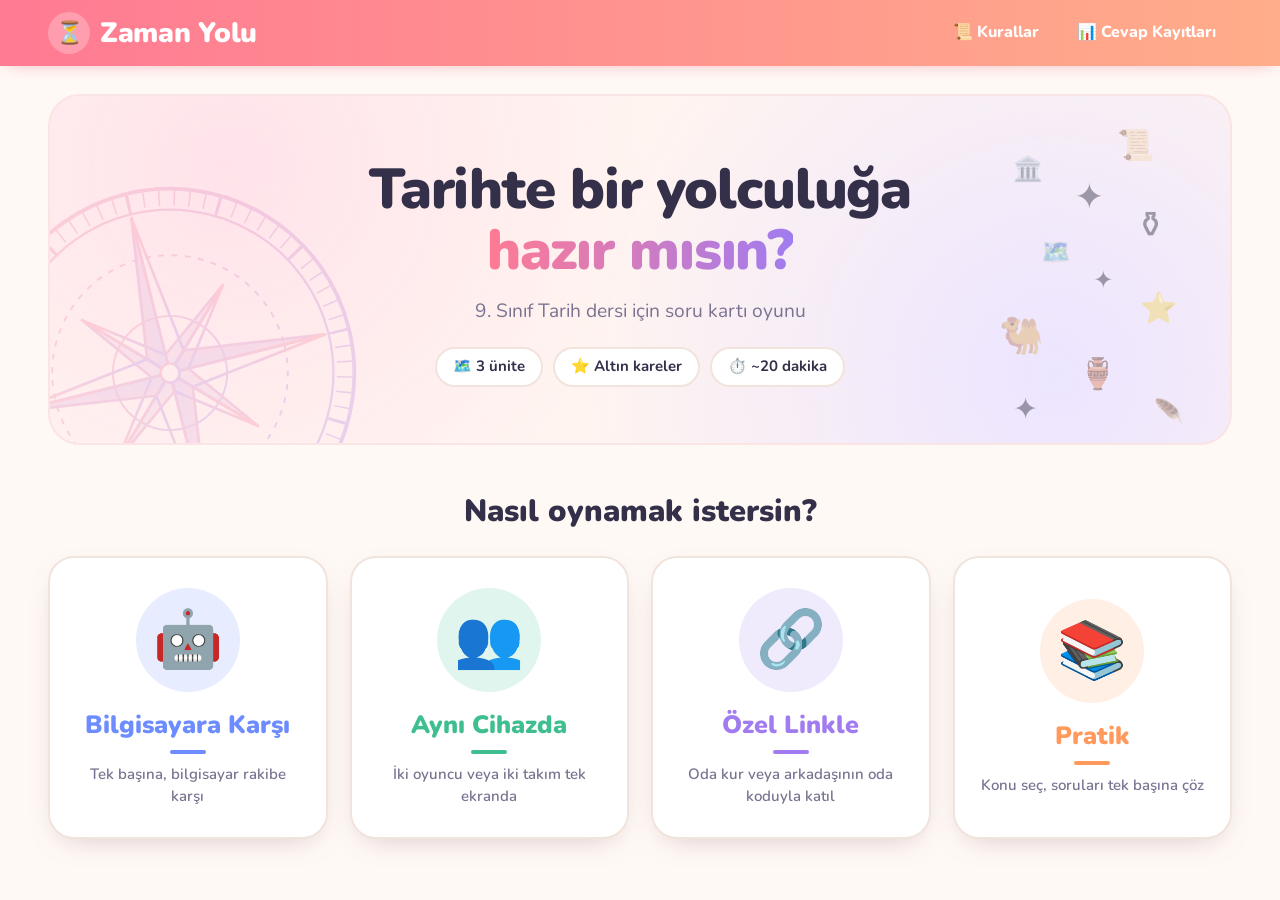
==== commit 00768939: "Add files via upload" ====
--- a/index.html
+++ b/index.html
@@ -9,7 +9,7 @@
 <link rel="preconnect" href="https://fonts.gstatic.com" crossorigin>
 <!-- İnternet yoksa yazı tipi yüklenmez, oyun sistem yazı tipiyle çalışmaya devam eder -->
 <link rel="stylesheet" href="https://fonts.googleapis.com/css2?family=Nunito:wght@400;600;700;800;900&display=swap">
-<link rel="stylesheet" href="stil.css?v=3">
+<link rel="stylesheet" href="stil.css?v=4">
 </head>
 <body>
 
@@ -46,7 +46,7 @@
       <circle r="5" stroke-width="1.4" fill="#fff4f0"/>
     </svg>
     <h1>Tarihte bir yolculuğa<br><span>hazır mısın?</span></h1>
-    <p>9. Sınıf Tarih dersi için taş-kağıt-makaslı soru kartı oyunu</p>
+    <p>9. Sınıf Tarih dersi için soru kartı oyunu</p>
     <div class="hero-cipler"><span>🗺️ 3 ünite</span><span>⭐ Altın kareler</span><span>⏱️ ~20 dakika</span></div>
     <div class="hero-sag" aria-hidden="true">
       <span style="top:8%;left:62%">📜</span><span style="top:16%;left:18%">🏛️</span><span style="top:30%;left:70%">⚱️</span>
@@ -81,7 +81,7 @@
       <input id="ad1" maxlength="20" value="Mavi Takım">
       <div class="renk-secici" id="renk1" aria-label="2. oyuncunun piyon rengi"></div>
     </div>
-    <p class="not" id="tus-notu">Aynı cihazda taş-kağıt-makas seçimleri ekranın iki yarısından yapılır. Klavyede 1. oyuncu <b>A S D</b>, 2. oyuncu <b>J K L</b> tuşlarını kullanabilir; böylece seçim gizli kalır.</p>
+    <p class="not" id="tus-notu">Aynı cihazda başlangıçtaki taş-kağıt-makas seçimleri ekranın iki yarısından yapılır. Klavyede 1. oyuncu <b>A S D</b>, 2. oyuncu <b>J K L</b> tuşlarını kullanabilir; böylece seçim gizli kalır.</p>
     <button id="oyunu-baslat">Oyunu Başlat</button>
   </div>
 </section>
@@ -129,11 +129,11 @@
   <div class="panel">
     <p><b>Amaç:</b> BİTİŞ’e ilk ulaşan oyuncu veya takım kazanır. Tahtada 15 kare ve 3 bölge vardır: Tarihçinin Atölyesi (Ünite 1), Eski Çağ (Ünite 2), İpek Yolu (Ünite 3).</p>
     <ol>
-      <li>İki taraf aynı anda <b>taş-kağıt-makas</b> seçer. Berabere biterse tekrar edilir.</li>
-      <li>Kazanan piyonunu <b>1 kare</b> ileri koyar ve o karenin rengindeki, o bölgenin ünitesine ait kartı cevaplar. Süre <b>30 saniyedir</b>.</li>
-      <li><b>Doğru:</b> piyon o karede kalır. <b>Yanlış veya süre biterse:</b> piyon geri alınır, soru rakibe geçer; rakip bilirse kendi piyonunu 1 kare ilerletir.</li>
+      <li>Oyun başında iki taraf aynı anda <b>taş-kağıt-makas</b> seçer; kazanan ilk turu oynar. Sonra <b>sırayla</b> oynanır.</li>
+      <li>Sırası gelen piyonunu <b>1 kare</b> ileri koyar ve o karenin rengindeki, o bölgenin ünitesine ait kartı cevaplar. Süre <b>30 saniyedir</b>.</li>
+      <li><b>Doğru:</b> piyon o karede kalır. <b>Yanlış veya süre biterse:</b> piyon geri alınır, soru rakibe geçer; rakip bilirse kendi piyonunu 1 kare ilerletir. Sonraki tur yine rakibindir.</li>
       <li><b>Altın kare (★):</b> daha zor bir soru gelir. Doğru cevapta <b>+1 kare daha</b> ilerlenir. Yanlışta soru rakibe geçmez.</li>
-      <li><b>BİTİŞ’e geçmek</b> için son karede taş-kağıt-makası kazanıp tüm ünitelerden karışık gelen son soruyu bilmek gerekir.</li>
+      <li><b>BİTİŞ’e geçmek</b> için 15. karede sıra gelince tüm ünitelerden karışık gelen son soruyu bilmek gerekir.</li>
       <li><b>Jokerler</b> (her biri 1 kez): 📖 <b>Kitaba Bak</b> kartın konusunu gösterir ve süreye 20 saniye ekler. 🔄 <b>Takas</b> kartı değiştirir.</li>
     </ol>
     <p><b>Kart türleri:</b>
@@ -146,9 +146,9 @@
   </div>
 </section>
 
-<script src="sorular.js?v=3"></script>
-<script src="oyun-motoru.js?v=3"></script>
-<script src="ag.js?v=3"></script>
-<script src="oyun.js?v=3"></script>
+<script src="sorular.js?v=4"></script>
+<script src="oyun-motoru.js?v=4"></script>
+<script src="ag.js?v=4"></script>
+<script src="oyun.js?v=4"></script>
 </body>
 </html>
--- a/stil.css
+++ b/stil.css
@@ -245,6 +245,8 @@
 .perde-ikon.berabere { background: #7d828c }
 .perde-ikon.firsat { background: #e0a20f; box-shadow: 0 0 0 10px rgba(224, 162, 15, .18) }
 .perde-yazi.firsat { color: #fff; background: #e0a20f; box-shadow: 0 6px 22px rgba(224, 162, 15, .35) }
+.perde-ikon.sira { box-shadow: 0 0 0 10px rgba(0, 0, 0, .06) }
+.perde-yazi.sira { color: #fff; box-shadow: 0 6px 22px rgba(0, 0, 0, .15) }
 .tkm-perde > .el-ad { font-weight: 700; animation: kayarak-gel .3s .2s both }
 .tkm-perde .perde-ikon + .el-ad + .perde-yazi { animation-delay: .25s }
 .tkm-perde .perde-ikon ~ .perde-alt { animation-delay: .5s }
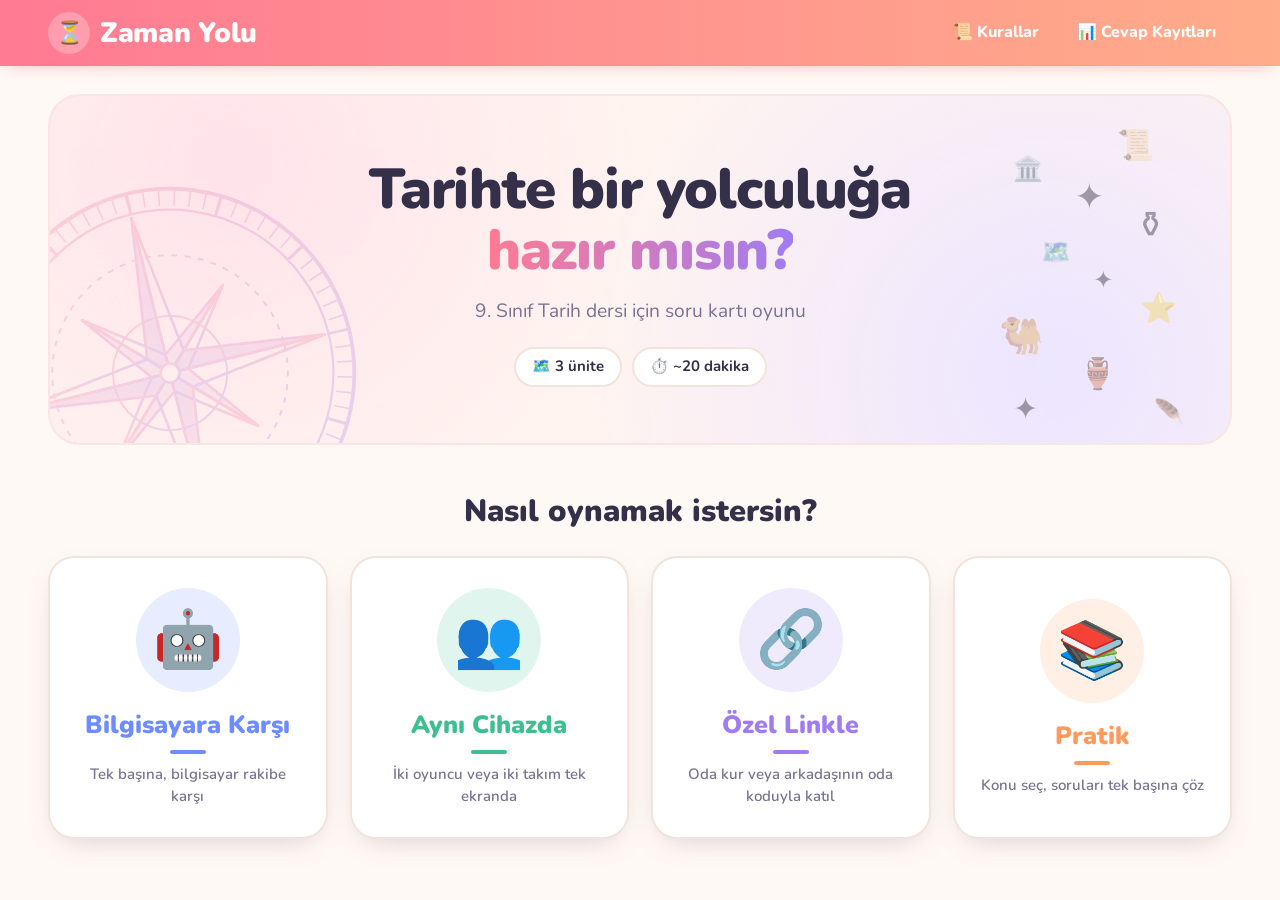
==== commit ff9138ce: "Add files via upload" ====
--- a/index.html
+++ b/index.html
@@ -9,7 +9,7 @@
 <link rel="preconnect" href="https://fonts.gstatic.com" crossorigin>
 <!-- İnternet yoksa yazı tipi yüklenmez, oyun sistem yazı tipiyle çalışmaya devam eder -->
 <link rel="stylesheet" href="https://fonts.googleapis.com/css2?family=Nunito:wght@400;600;700;800;900&display=swap">
-<link rel="stylesheet" href="stil.css?v=4">
+<link rel="stylesheet" href="stil.css?v=6">
 </head>
 <body>
 
@@ -47,7 +47,7 @@
     </svg>
     <h1>Tarihte bir yolculuğa<br><span>hazır mısın?</span></h1>
     <p>9. Sınıf Tarih dersi için soru kartı oyunu</p>
-    <div class="hero-cipler"><span>🗺️ 3 ünite</span><span>⭐ Altın kareler</span><span>⏱️ ~20 dakika</span></div>
+    <div class="hero-cipler"><span>🗺️ 3 ünite</span><span>⏱️ ~20 dakika</span></div>
     <div class="hero-sag" aria-hidden="true">
       <span style="top:8%;left:62%">📜</span><span style="top:16%;left:18%">🏛️</span><span style="top:30%;left:70%">⚱️</span>
       <span style="top:40%;left:30%">🗺️</span><span style="top:55%;left:72%">⭐</span><span style="top:62%;left:12%">🐫</span>
@@ -146,9 +146,9 @@
   </div>
 </section>
 
-<script src="sorular.js?v=4"></script>
-<script src="oyun-motoru.js?v=4"></script>
-<script src="ag.js?v=4"></script>
-<script src="oyun.js?v=4"></script>
+<script src="sorular.js?v=6"></script>
+<script src="oyun-motoru.js?v=6"></script>
+<script src="ag.js?v=6"></script>
+<script src="oyun.js?v=6"></script>
 </body>
 </html>
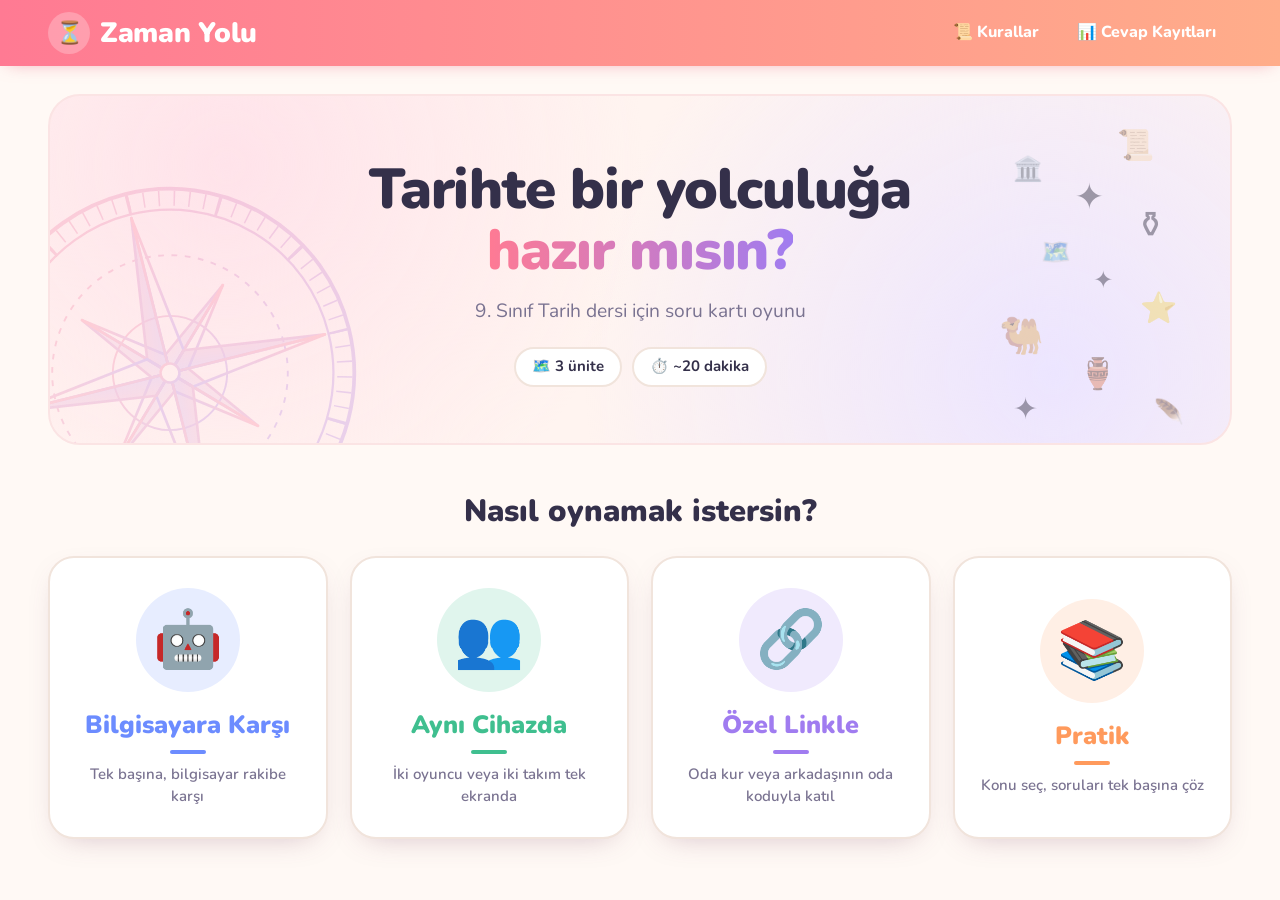
==== commit 2d8896ba: "Add files via upload" ====
--- a/index.html
+++ b/index.html
@@ -9,7 +9,7 @@
 <link rel="preconnect" href="https://fonts.gstatic.com" crossorigin>
 <!-- İnternet yoksa yazı tipi yüklenmez, oyun sistem yazı tipiyle çalışmaya devam eder -->
 <link rel="stylesheet" href="https://fonts.googleapis.com/css2?family=Nunito:wght@400;600;700;800;900&display=swap">
-<link rel="stylesheet" href="stil.css?v=6">
+<link rel="stylesheet" href="stil.css?v=7">
 </head>
 <body>
 
@@ -146,9 +146,9 @@
   </div>
 </section>
 
-<script src="sorular.js?v=6"></script>
-<script src="oyun-motoru.js?v=6"></script>
-<script src="ag.js?v=6"></script>
-<script src="oyun.js?v=6"></script>
+<script src="sorular.js?v=7"></script>
+<script src="oyun-motoru.js?v=7"></script>
+<script src="ag.js?v=7"></script>
+<script src="oyun.js?v=7"></script>
 </body>
 </html>
--- a/stil.css
+++ b/stil.css
@@ -1,267 +1,280 @@
-/* Tema: yumuşak pembe-şeftali vurgular, krem zemin, yuvarlak yazı tipi */
-:root {
-  --ink: #34304a; --muted: #7a7391; --paper: #fff9f5; --card: #ffffff; --line: #f1e4dc;
-  --ana: #ff7a93; --ana-koyu: #e65f7b; --ana-acik: #ffe9ee; --seftali: #ffad8a; --lila: #a07cf0;
-  --golge: 0 10px 30px -14px rgba(120, 70, 100, .35);
-  --yazi: "Nunito", "Segoe UI", system-ui, -apple-system, Roboto, Arial, sans-serif;
-  --u1: #3d5a80; --u2: #b5651d; --u3: #2a7f62;
-  --bilgi: #2f6db5; --kanit: #2e8b57; --krono: #d99a17; --kavram: #c8463c; --altin: #c9a227;
-  --ok: #1d8a52; --no: #d13b30;
-}
-* { box-sizing: border-box }
-html, body { margin: 0; background: var(--paper); color: var(--ink); font-family: var(--yazi); font-size: 16px; line-height: 1.45 }
-button { font: inherit; font-weight: 700; cursor: pointer; border: 0; border-radius: 14px; padding: 10px 18px; background: var(--ana); color: #fff;
-  box-shadow: 0 3px 0 var(--ana-koyu); transition: transform .15s, box-shadow .15s, filter .15s }
-button:hover:not(:disabled) { filter: brightness(1.04) }
-button:active:not(:disabled) { transform: translateY(2px); box-shadow: 0 1px 0 var(--ana-koyu) }
-button:disabled { opacity: .4; cursor: default }
-button.ikincil { background: #fff; color: var(--ink); border: 1.5px solid var(--line); box-shadow: 0 3px 0 var(--line) }
-input, select { font: inherit; padding: 10px 14px; border: 2px solid var(--line); border-radius: 14px; background: #fff; width: 100%; color: var(--ink) }
-input:focus, select:focus { outline: none; border-color: var(--ana) }
-h1, h2, h3 { font-family: var(--yazi); font-weight: 900; margin: 0 0 8px }
-.ekran { max-width: 2200px; margin: 0 auto; padding: 22px 48px 44px }
-.gizli { display: none !important }
-.ust-bar { display: flex; align-items: center; justify-content: space-between; gap: 8px; margin-bottom: 14px }
-.ust-bar h1 { font-size: 26px; margin: 0 }
-.link-btn, .link-btn:hover { background: none; box-shadow: none; color: var(--muted); padding: 6px 8px; text-decoration: underline; font-weight: 600 }
-.not { color: var(--muted); font-size: 14px }
-.uyari { background: #fff6e0; border-left: 4px solid var(--altin); padding: 10px 12px; border-radius: 0 10px 10px 0; font-size: 14px; margin: 10px 0 }
-
-/* ÜST ŞERİT */
-.ust-serit { position: sticky; top: 0; z-index: 20; display: flex; align-items: center; justify-content: space-between; gap: 12px; white-space: nowrap;
-  padding: 12px 48px; background: linear-gradient(90deg, var(--ana), var(--seftali)); box-shadow: 0 4px 18px -8px rgba(230, 95, 123, .6) }
-.logo-btn, .logo-btn:hover, .logo-btn:active:not(:disabled) { background: none; box-shadow: none; transform: none; color: #fff; padding: 0; font: 900 28px var(--yazi); display: flex; align-items: center; gap: 10px; letter-spacing: -.01em }
-.logo-ikon { width: 42px; height: 42px; border-radius: 50%; background: rgba(255, 255, 255, .25); display: grid; place-items: center; font-size: 22px }
-.ust-nav { display: flex; gap: 6px; align-items: center }
-.ust-nav button { background: transparent; box-shadow: none; color: #fff; font-weight: 800; font-size: 16px; padding: 9px 16px; border-radius: 999px }
-.ust-nav button:hover { background: rgba(255, 255, 255, .2) }
-.ust-nav button.vurgulu { background: #fff; color: var(--ana-koyu); box-shadow: 0 3px 0 rgba(0, 0, 0, .08) }
-.ust-nav button.vurgulu:hover { background: #fff; transform: translateY(-1px) }
-
-/* KARŞILAMA */
-.hero { position: relative; overflow: hidden; text-align: center; border-radius: 32px; padding: 64px 24px 56px; margin-top: 6px;
-  background: radial-gradient(circle at 15% 20%, #ffe3ea 0, transparent 40%), radial-gradient(circle at 85% 80%, #ece5ff 0, transparent 45%), #fff4f0;
-  border: 2px solid #fbe4e4 }
-.hero h1 { font-size: clamp(34px, 4.4vw, 66px); line-height: 1.08; letter-spacing: -.02em; margin: 0; position: relative; z-index: 1 }
-.hero h1 span { background: linear-gradient(90deg, var(--ana), var(--lila)); -webkit-background-clip: text; background-clip: text; color: transparent }
-.hero p { font-size: clamp(16px, 1.5vw, 21px); color: var(--muted); margin: 16px 0 22px; position: relative; z-index: 1 }
-.hero-cipler { display: flex; flex-wrap: wrap; justify-content: center; gap: 10px; position: relative; z-index: 1 }
-.hero-cipler span { background: #fff; border: 2px solid var(--line); border-radius: 999px; padding: 7px 16px; font-weight: 700; font-size: 15px }
-/* sol alt köşede büyük, eğik ve saydam pusula; .hero'nun overflow:hidden'ı kenarlarından keser */
-.hero-sol { position: absolute; left: -70px; bottom: -120px; width: 380px; height: 380px; transform: rotate(-14deg); opacity: .26; pointer-events: none }
-.hero-sag { position: absolute; right: 2%; top: 0; bottom: 0; width: 20%; opacity: .45 }
-.hero-sag span { position: absolute; font-size: 30px; filter: grayscale(.3); animation: suzul 6s ease-in-out infinite }
-.hero-sag span:nth-child(2n) { animation-delay: -2s; font-size: 24px }
-.hero-sag span:nth-child(3n) { animation-delay: -4s; font-size: 36px }
-@keyframes suzul { 0%, 100% { transform: translateY(0) } 50% { transform: translateY(-10px) } }
-
-.bolum-baslik { text-align: center; font-size: clamp(24px, 2.4vw, 36px); margin: 44px 0 22px }
-
-/* Oyun modu kartları: üstüne gelince kartı alttan dalgalı bir sıvı doldurur */
-.menu { display: grid; grid-template-columns: repeat(4, minmax(0, 1fr)); gap: 22px }
-.mod-kart { position: relative; overflow: hidden; isolation: isolate; text-align: center; min-height: 260px; padding: 30px 22px;
-  display: flex; flex-direction: column; align-items: center; justify-content: center; gap: 6px;
-  background: var(--card); color: var(--ink); border: 2px solid var(--line); border-radius: 26px; box-shadow: var(--golge);
-  transition: border-color .4s, color .4s, transform .3s, box-shadow .3s }
-.mod-kart::before, .mod-kart::after { content: ''; position: absolute; z-index: -1; left: 50%; top: 135%; width: 300%; aspect-ratio: 1;
-  background: var(--c); transform: translateX(-50%); border-radius: 43%; transition: top 1.3s cubic-bezier(.4, .1, .3, 1);
-  animation: dalga 7s linear infinite }
-.mod-kart::after { opacity: .45; border-radius: 40%; animation-duration: 11s; transition-delay: .06s }
-.mod-kart:hover, .mod-kart:focus-visible { color: #fff; border-color: var(--c); transform: translateY(-6px); box-shadow: 0 18px 34px -14px var(--c); outline: none; filter: none }
-.mod-kart:active:not(:disabled) { transform: translateY(-3px); box-shadow: 0 12px 24px -14px var(--c) }
-.mod-kart:hover::before, .mod-kart:focus-visible::before { top: -150% }
-.mod-kart:hover::after, .mod-kart:focus-visible::after { top: -145% }
-.mod-ikon { width: 104px; height: 104px; border-radius: 50%; display: grid; place-items: center; font-size: 56px; margin-bottom: 10px;
-  background: color-mix(in srgb, var(--c) 16%, #fff); transition: background .4s }
-.mod-kart:hover .mod-ikon { background: rgba(255, 255, 255, .25); animation: jole .7s ease }
-.mod-kart b { font: 900 25px var(--yazi); color: var(--c); transition: color .4s }
-.mod-kart:hover b { color: #fff }
-.mod-kart b::after { content: ''; display: block; width: 36px; height: 4px; border-radius: 2px; background: var(--c); margin: 8px auto 4px; transition: width .4s, background .4s }
-.mod-kart:hover b::after { width: 64px; background: #fff }
-.mod-acik { color: var(--muted); font-size: 15px; font-weight: 600; transition: color .4s }
-.mod-kart:hover .mod-acik { color: rgba(255, 255, 255, .92) }
-@keyframes dalga { to { transform: translateX(-50%) rotate(360deg) } }
-@keyframes jole { 0% { transform: scale(1) } 30% { transform: scale(1.25, .8) } 50% { transform: scale(.85, 1.15) } 70% { transform: scale(1.08, .94) } 100% { transform: scale(1) } }
-
-.form { max-width: 560px; margin: 0 auto; display: grid; gap: 10px; background: var(--card); border: 2px solid var(--line); border-radius: 26px; padding: 26px 28px; box-shadow: var(--golge) }
-.form label { font-size: 14px; font-weight: 700; color: var(--muted) }
-
-/* OYUN */
-.oyuncular { display: grid; grid-template-columns: 1fr 1fr; gap: 14px; margin-bottom: 14px }
-.oyuncu { background: var(--card); border: 2.5px solid var(--line); border-radius: 18px; padding: 10px 16px; display: flex; justify-content: space-between; align-items: center; gap: 8px; box-shadow: var(--golge); transition: border-color .3s }
-.oyuncu.sirada { border-color: currentColor }
-.oyuncu .ad { font-weight: 800; font-size: 17px; display: flex; align-items: center; gap: 8px }
-.nokta { width: 16px; height: 16px; border-radius: 50%; display: inline-block; flex: none; box-shadow: 0 0 0 3px #fff, 0 0 0 4px var(--line) }
-.oyuncu .bilgi { font-size: 13px; color: var(--muted); font-weight: 600 }
-.jokerler { display: flex; gap: 4px; font-size: 13px }
-.joker { padding: 3px 9px; border-radius: 999px; background: var(--ana-acik); color: var(--ink) }
-.joker.kullanildi { opacity: .35; text-decoration: line-through }
-
-.oyun-govde { display: grid; gap: 14px }
-.oyun-govde .panel { margin-top: 0 }
-@media (min-width: 900px) {
-  .oyun-govde { grid-template-columns: minmax(0, 1.2fr) minmax(0, 1fr); align-items: start }
-  .tahta-kutu { position: sticky; top: 84px }
-}
-.tahta-kutu { background: var(--card); border: 2px solid var(--line); border-radius: 26px; padding: 10px; box-shadow: var(--golge) }
-.tahta-kutu svg { display: block; width: 100%; height: auto }
-.piyon { transition: transform .7s cubic-bezier(.5, -0.3, .3, 1.4) }
-.hedef-halka circle { animation: nabiz 1.1s ease-in-out infinite; transform-box: fill-box; transform-origin: center }
-.altin-isilti { animation: isilti 2.4s ease-in-out infinite }
-@keyframes nabiz { 0%, 100% { transform: scale(1); opacity: 1 } 50% { transform: scale(1.12); opacity: .55 } }
-@keyframes isilti { 0%, 100% { opacity: .55 } 50% { opacity: 1 } }
-
-/* PANEL GEÇİŞLERİ */
-.panel.giris { animation: kayarak-gel .45s cubic-bezier(.2, .8, .3, 1) both }
-@keyframes kayarak-gel { from { opacity: 0; transform: translateY(18px) scale(.98) } to { opacity: 1; transform: none } }
-
-/* TAŞ-KAĞIT-MAKAS SONUCU */
-.tkm-perde { display: flex; flex-direction: column; align-items: center; justify-content: center; gap: 10px; text-align: center; margin-top: 0; animation: kayarak-gel .25s ease-out both }
-.perde-eller { display: flex; align-items: center; justify-content: center; gap: 18px }
-.perde-el { display: flex; flex-direction: column; align-items: center; min-width: 96px; transition: opacity .3s, transform .3s }
-.perde-el .ikon { font-size: 64px; line-height: 1.1 }
-.perde-el.sol .ikon { animation: el-sol .7s cubic-bezier(.3, 1.6, .5, 1) both }
-.perde-el.sag .ikon { animation: el-sag .7s cubic-bezier(.3, 1.6, .5, 1) both }
-.perde-el .el-ad { font-weight: 700; margin-top: 4px }
-.perde-el.kazanan-el { animation: one-cik .5s .7s ease-out both }
-.perde-el.kaybeden-el { animation: geri-cekil .5s .7s ease-out both }
-.vs { font: 900 22px var(--yazi); color: var(--muted); animation: vs-gel .4s .15s both }
-.perde-yazi { font: 900 42px var(--yazi); letter-spacing: .01em; padding: 6px 24px; border-radius: 16px; animation: yazi-patla .55s .55s cubic-bezier(.2, 1.6, .4, 1) both }
-.perde-yazi.kazandi { color: #fff; background: #1f9d55; box-shadow: 0 6px 22px rgba(31, 157, 85, .35) }
-.perde-yazi.kaybetti { color: #fff; background: #d13b30; box-shadow: 0 6px 22px rgba(209, 59, 48, .35) }
-.perde-yazi.berabere { color: #fff; background: #7d828c; box-shadow: 0 6px 22px rgba(0, 0, 0, .18) }
-.perde-alt { color: var(--muted); font-size: 15px; animation: kayarak-gel .4s 1s both }
-@keyframes el-sol { from { transform: translateX(-60px) rotate(-30deg); opacity: 0 } to { transform: none; opacity: 1 } }
-@keyframes el-sag { from { transform: translateX(60px) rotate(30deg); opacity: 0 } to { transform: none; opacity: 1 } }
-@keyframes vs-gel { from { transform: scale(0); opacity: 0 } to { transform: none; opacity: 1 } }
-@keyframes yazi-patla { from { transform: scale(.3); opacity: 0 } to { transform: none; opacity: 1 } }
-@keyframes one-cik { to { transform: scale(1.15) } }
-@keyframes geri-cekil { to { transform: scale(.85); opacity: .45 } }
-@media (prefers-reduced-motion: reduce) {
-  *, *::before, *::after { animation-duration: .01ms !important; animation-delay: 0s !important; transition-duration: .01ms !important }
-}
-
-.panel { background: var(--card); border: 2px solid var(--line); border-radius: 26px; padding: 20px; margin-top: 10px; box-shadow: var(--golge) }
-.durum-yazi { text-align: center; font-weight: 800; margin-bottom: 10px }
-.tkm-alan { display: grid; grid-template-columns: 1fr 1fr; gap: 12px }
-.tkm-alan.tek { grid-template-columns: 1fr }
-.tkm-taraf { border: 2.5px dashed var(--line); border-radius: 20px; padding: 14px; text-align: center }
-.tkm-taraf h3 { font-size: 18px; margin-bottom: 8px }
-.tkm-butonlar { display: flex; justify-content: center; gap: 10px; flex-wrap: wrap }
-.tkm-butonlar button { font-size: 34px; padding: 10px 18px; background: #fff7f3; color: var(--ink); line-height: 1; border: 2px solid var(--line); border-radius: 18px; box-shadow: 0 4px 0 var(--line) }
-.tkm-butonlar button:hover { transform: translateY(-3px) rotate(-4deg); border-color: var(--ana) }
-.tkm-butonlar button small { display: block; font-size: 12px; font-weight: 800; margin-top: 4px }
-.tkm-taraf .secildi { font-size: 15px; color: var(--ok); font-weight: 700; padding: 14px 0 }
-.tus-ipucu { font-size: 12px; color: var(--muted); margin-top: 4px }
-.tkm-sonuc { text-align: center; font-size: 15px; margin-bottom: 8px; color: var(--muted) }
-
-/* KART */
-.kart { border-radius: 22px; overflow: hidden; border: 3px solid var(--line); background: #fff }
-.kart-ust { color: #fff; padding: 10px 16px; display: flex; justify-content: space-between; align-items: center; font-weight: 900; letter-spacing: .03em; gap: 8px }
-.kart-ust small { font-weight: 700; letter-spacing: 0; background: rgba(255, 255, 255, .25); padding: 2px 10px; border-radius: 999px }
-.kart-govde { padding: 16px }
-.kart .soru { font-weight: 800; font-size: 17px; margin-bottom: 12px }
-.kart .kanit-metni { font-style: italic; background: #fff6ee; border-radius: 14px; padding: 10px 14px; margin-bottom: 12px }
-.kart .olaylar { margin: 0 0 12px; padding-left: 26px; list-style: upper-roman }
-.secenekler { display: grid; gap: 10px }
-.secenekler button { text-align: left; background: #fffaf7; color: var(--ink); border: 2px solid var(--line); padding: 12px 14px; font-weight: 600; box-shadow: 0 3px 0 var(--line) }
-.secenekler button:hover:not(:disabled) { border-color: var(--ana); background: var(--ana-acik); transform: translateX(3px) }
-.secenekler button.dogru { background: #e3f3ea; border-color: var(--ok); color: var(--ok); font-weight: 700 }
-.secenekler button.yanlis { background: #fbeceb; border-color: var(--no); color: var(--no) }
-.secenekler button:disabled { opacity: 1 }
-.sure { height: 10px; background: #f6ece8; border-radius: 999px; overflow: hidden; margin: 4px 0 12px }
-.sure i { display: block; height: 100%; border-radius: 999px; background: linear-gradient(90deg, var(--lila), var(--ana)); transition: width .25s linear }
-.sure.az i { background: var(--no) }
-.kart-alt { display: flex; justify-content: space-between; align-items: center; flex-wrap: wrap; gap: 8px; margin-top: 10px }
-.kitap-not { background: #fff8e1; border-radius: 8px; padding: 6px 10px; font-size: 14px; margin-bottom: 8px }
-.aciklama { margin-top: 12px; padding: 12px 14px; border-radius: 14px; background: #fff3ec; font-size: 15px }
-.sonuc-baslik { font-size: 18px; font-weight: 700; margin-bottom: 6px }
-.sonuc-baslik.iyi { color: var(--ok) } .sonuc-baslik.kotu { color: var(--no) }
-.kavram-kelime { font: 900 26px var(--yazi); letter-spacing: .04em; text-align: center; margin: 6px 0 }
-.yasakli { color: var(--kavram); text-align: center; font-size: 14px; margin-bottom: 10px }
-
-/* KARNE */
-table { border-collapse: collapse; width: 100%; font-size: 14px; background: #fff }
-th, td { border: 1px solid var(--line); padding: 7px 10px; text-align: left }
-th { background: var(--ana-acik) }
-.cubuk { height: 8px; background: #eee; border-radius: 4px; overflow: hidden; min-width: 80px }
-.cubuk i { display: block; height: 100%; background: var(--ok) }
-
-.oda-kutu { text-align: center }
-.ayirac { display: flex; align-items: center; gap: 10px; color: var(--muted); font-size: 14px; margin: 10px 0 }
-.ayirac::before, .ayirac::after { content: ''; flex: 1; border-top: 1px solid var(--muted); opacity: .4 }
-.kod-girdi { text-align: center; font: 700 24px ui-monospace, Consolas, monospace; letter-spacing: .2em; text-transform: uppercase }
-.oda-kod {font: 700 32px ui-monospace, Consolas, monospace; letter-spacing: .15em; margin: 8px 0 }
-#qr { display: inline-block; background: #fff; padding: 8px; border-radius: 8px; margin: 8px 0 }
-.link-kutu { display: flex; gap: 6px; max-width: 560px; margin: 0 auto }
-.link-kutu input { font-size: 14px }
-
-.buton-satiri { display: flex; gap: 8px; flex-wrap: wrap; justify-content: center; margin-top: 12px }
-
-@media (max-width: 1100px) {
-  .menu { grid-template-columns: repeat(2, minmax(0, 1fr)) }
-  .hero-sol, .hero-sag { display: none }
-}
-@media (max-width: 800px) {
-  .ekran { padding: 16px 20px 32px }
-  .ust-serit { padding: 10px 20px }
-}
-@media (max-width: 640px) {
-  .ekran { padding: 12px 14px 28px }
-  .ust-serit { padding: 8px 12px }
-  .logo-btn, .logo-btn:hover, .logo-btn:active:not(:disabled) { font-size: 21px; gap: 8px }
-  .logo-ikon { width: 34px; height: 34px; font-size: 18px }
-  .ust-nav { gap: 2px }
-  .ust-nav button { padding: 8px 10px; font-size: 18px }
-  .ust-nav .yazi { display: none }
-  .ust-nav button.vurgulu .yazi { display: inline; font-size: 15px }
-  .hero { padding: 36px 16px 30px; border-radius: 24px }
-  .bolum-baslik { margin: 28px 0 14px }
-  .menu { grid-template-columns: 1fr; gap: 12px }
-  .mod-kart { min-height: 0; padding: 18px; flex-direction: row; justify-content: flex-start; text-align: left; flex-wrap: wrap; column-gap: 14px }
-  .mod-kart b { font-size: 21px }
-  .mod-kart b::after { margin: 6px 0 2px }
-  .mod-ikon { width: 64px; height: 64px; font-size: 34px; margin: 0 }
-  .mod-kart .mod-acik { flex-basis: 100% }
-  .form { padding: 18px }
-  .tkm-butonlar button { font-size: 24px; padding: 8px 10px }
-  .oyuncular { gap: 6px }
-  .oyuncu { padding: 6px 8px; flex-direction: column; align-items: flex-start }
-  .perde-el .ikon { font-size: 48px }
-  .perde-el { min-width: 80px }
-  .perde-yazi { font-size: 30px }
-}
-
-/* PİYON RENGİ SEÇİMİ */
-.renk-secici { display: flex; flex-wrap: wrap; gap: 8px; justify-content: center; margin: 2px 0 6px }
-.renk-secici .renk { width: 32px; height: 32px; padding: 0; border-radius: 50%; border: 3px solid #fff; box-shadow: 0 0 0 1.5px var(--line); transition: transform .15s }
-.renk-secici .renk:hover { transform: scale(1.1) }
-.renk-secici .renk.secili { box-shadow: 0 0 0 3px var(--ink); transform: scale(1.12) }
-
-/* CEVAP SONUCU */
-.perde-ikon { width: 88px; height: 88px; border-radius: 50%; display: grid; place-items: center; font-size: 48px; font-weight: 800; color: #fff; animation: yazi-patla .5s cubic-bezier(.2, 1.6, .4, 1) both }
-.perde-ikon.kazandi { background: #1f9d55; box-shadow: 0 0 0 10px rgba(31, 157, 85, .15) }
-.perde-ikon.kaybetti { background: #d13b30; box-shadow: 0 0 0 10px rgba(209, 59, 48, .15); animation: yazi-patla .5s cubic-bezier(.2, 1.6, .4, 1) both, salla .45s .5s both }
-.perde-ikon.berabere { background: #7d828c }
-.perde-ikon.firsat { background: #e0a20f; box-shadow: 0 0 0 10px rgba(224, 162, 15, .18) }
-.perde-yazi.firsat { color: #fff; background: #e0a20f; box-shadow: 0 6px 22px rgba(224, 162, 15, .35) }
-.perde-ikon.sira { box-shadow: 0 0 0 10px rgba(0, 0, 0, .06) }
-.perde-yazi.sira { color: #fff; box-shadow: 0 6px 22px rgba(0, 0, 0, .15) }
-.tkm-perde > .el-ad { font-weight: 700; animation: kayarak-gel .3s .2s both }
-.tkm-perde .perde-ikon + .el-ad + .perde-yazi { animation-delay: .25s }
-.tkm-perde .perde-ikon ~ .perde-alt { animation-delay: .5s }
-@keyframes salla { 0%, 100% { transform: none } 20%, 60% { transform: translateX(-8px) } 40%, 80% { transform: translateX(8px) } }
-.renk-secici { align-items: center; flex-wrap: nowrap; gap: 12px }
-.renk-secici .renkler { display: flex; flex-wrap: wrap; gap: 8px }
-.renk-piyon { flex: none; width: 42px; height: 48px; overflow: visible; filter: drop-shadow(0 2px 2px rgba(0, 0, 0, .25)) }
-.renk-piyon path { transition: fill .25s }
-.renk-piyon.zipla { animation: piyon-zipla .45s cubic-bezier(.3, 1.6, .5, 1) }
-@keyframes piyon-zipla { 0% { transform: translateY(0) } 40% { transform: translateY(-8px) scale(1.08) } 100% { transform: none } }
-
-/* Geniş ekranda okuma ekranları ortada ve okunur genişlikte kalır */
-#pratik-icerik, #tek-kart-icerik, #kurallar .panel, .oda-kutu { max-width: 920px; margin-left: auto; margin-right: auto }
-#kayit-icerik { max-width: 1200px; margin: 0 auto }
-@media (max-width: 420px) {
-  .ust-nav button.vurgulu .yazi { display: none }
-  .ust-nav button.vurgulu { padding: 8px 14px }
-}
+/* Tema: yumuşak pembe-şeftali vurgular, krem zemin, yuvarlak yazı tipi */
+:root {
+  --ink: #34304a; --muted: #7a7391; --paper: #fff9f5; --card: #ffffff; --line: #f1e4dc;
+  --ana: #ff7a93; --ana-koyu: #e65f7b; --ana-acik: #ffe9ee; --seftali: #ffad8a; --lila: #a07cf0;
+  --golge: 0 10px 30px -14px rgba(120, 70, 100, .35);
+  --yazi: "Nunito", "Segoe UI", system-ui, -apple-system, Roboto, Arial, sans-serif;
+  --u1: #3d5a80; --u2: #b5651d; --u3: #2a7f62;
+  --bilgi: #2f6db5; --kanit: #2e8b57; --krono: #d99a17; --kavram: #c8463c; --altin: #c9a227;
+  --ok: #1d8a52; --no: #d13b30;
+}
+* { box-sizing: border-box }
+html, body { margin: 0; background: var(--paper); color: var(--ink); font-family: var(--yazi); font-size: 16px; line-height: 1.45 }
+button { font: inherit; font-weight: 700; cursor: pointer; border: 0; border-radius: 14px; padding: 10px 18px; background: var(--ana); color: #fff;
+  box-shadow: 0 3px 0 var(--ana-koyu); transition: transform .15s, box-shadow .15s, filter .15s }
+button:active:not(:disabled) { transform: translateY(2px); box-shadow: 0 1px 0 var(--ana-koyu) }
+button:disabled { opacity: .4; cursor: default }
+button.ikincil { background: #fff; color: var(--ink); border: 1.5px solid var(--line); box-shadow: 0 3px 0 var(--line) }
+input, select { font: inherit; padding: 10px 14px; border: 2px solid var(--line); border-radius: 14px; background: #fff; width: 100%; color: var(--ink) }
+input:focus, select:focus { outline: none; border-color: var(--ana) }
+h1, h2, h3 { font-family: var(--yazi); font-weight: 900; margin: 0 0 8px }
+.ekran { max-width: 2200px; margin: 0 auto; padding: 22px 48px 44px }
+.gizli { display: none !important }
+.ust-bar { display: flex; align-items: center; justify-content: space-between; gap: 8px; margin-bottom: 14px }
+.ust-bar h1 { font-size: 26px; margin: 0 }
+.link-btn, .link-btn:hover { background: none; box-shadow: none; color: var(--muted); padding: 6px 8px; text-decoration: underline; font-weight: 600 }
+.not { color: var(--muted); font-size: 14px }
+.uyari { background: #fff6e0; border-left: 4px solid var(--altin); padding: 10px 12px; border-radius: 0 10px 10px 0; font-size: 14px; margin: 10px 0 }
+
+/* ÜST ŞERİT */
+.ust-serit { position: sticky; top: 0; z-index: 20; display: flex; align-items: center; justify-content: space-between; gap: 12px; white-space: nowrap;
+  padding: 12px 48px; background: linear-gradient(90deg, var(--ana), var(--seftali)); box-shadow: 0 4px 18px -8px rgba(230, 95, 123, .6) }
+.logo-btn, .logo-btn:hover, .logo-btn:active:not(:disabled) { background: none; box-shadow: none; transform: none; color: #fff; padding: 0; font: 900 28px var(--yazi); display: flex; align-items: center; gap: 10px; letter-spacing: -.01em }
+.logo-ikon { width: 42px; height: 42px; border-radius: 50%; background: rgba(255, 255, 255, .25); display: grid; place-items: center; font-size: 22px }
+.ust-nav { display: flex; gap: 6px; align-items: center }
+.ust-nav button { background: transparent; box-shadow: none; color: #fff; font-weight: 800; font-size: 16px; padding: 9px 16px; border-radius: 999px }
+.ust-nav button.vurgulu { background: #fff; color: var(--ana-koyu); box-shadow: 0 3px 0 rgba(0, 0, 0, .08) }
+
+/* KARŞILAMA */
+.hero { position: relative; overflow: hidden; text-align: center; border-radius: 32px; padding: 64px 24px 56px; margin-top: 6px;
+  background: radial-gradient(circle at 15% 20%, #ffe3ea 0, transparent 40%), radial-gradient(circle at 85% 80%, #ece5ff 0, transparent 45%), #fff4f0;
+  border: 2px solid #fbe4e4 }
+.hero h1 { font-size: clamp(34px, 4.4vw, 66px); line-height: 1.08; letter-spacing: -.02em; margin: 0; position: relative; z-index: 1 }
+.hero h1 span { background: linear-gradient(90deg, var(--ana), var(--lila)); -webkit-background-clip: text; background-clip: text; color: transparent }
+.hero p { font-size: clamp(16px, 1.5vw, 21px); color: var(--muted); margin: 16px 0 22px; position: relative; z-index: 1 }
+.hero-cipler { display: flex; flex-wrap: wrap; justify-content: center; gap: 10px; position: relative; z-index: 1 }
+.hero-cipler span { background: #fff; border: 2px solid var(--line); border-radius: 999px; padding: 7px 16px; font-weight: 700; font-size: 15px }
+/* sol alt köşede büyük, eğik ve saydam pusula; .hero'nun overflow:hidden'ı kenarlarından keser */
+.hero-sol { position: absolute; left: -70px; bottom: -120px; width: 380px; height: 380px; transform: rotate(-14deg); opacity: .26; pointer-events: none }
+.hero-sag { position: absolute; right: 2%; top: 0; bottom: 0; width: 20%; opacity: .45 }
+.hero-sag span { position: absolute; font-size: 30px; filter: grayscale(.3); animation: suzul 6s ease-in-out infinite }
+.hero-sag span:nth-child(2n) { animation-delay: -2s; font-size: 24px }
+.hero-sag span:nth-child(3n) { animation-delay: -4s; font-size: 36px }
+@keyframes suzul { 0%, 100% { transform: translateY(0) } 50% { transform: translateY(-10px) } }
+
+.bolum-baslik { text-align: center; font-size: clamp(24px, 2.4vw, 36px); margin: 44px 0 22px }
+
+/* Oyun modu kartları: üstüne gelince kartı alttan dalgalı bir sıvı doldurur */
+.menu { display: grid; grid-template-columns: repeat(4, minmax(0, 1fr)); gap: 22px }
+.mod-kart { -webkit-tap-highlight-color: transparent; position: relative; overflow: hidden; isolation: isolate; text-align: center; min-height: 260px; padding: 30px 22px;
+  display: flex; flex-direction: column; align-items: center; justify-content: center; gap: 6px;
+  background: var(--card); color: var(--ink); border: 2px solid var(--line); border-radius: 26px; box-shadow: var(--golge);
+  transition: border-color .4s, color .4s, transform .3s, box-shadow .3s }
+.mod-kart::before, .mod-kart::after { content: ''; position: absolute; z-index: -1; left: 50%; top: 135%; width: 300%; aspect-ratio: 1;
+  background: var(--c); transform: translateX(-50%); border-radius: 43%; transition: top 1.3s cubic-bezier(.4, .1, .3, 1);
+  animation: dalga 7s linear infinite }
+.mod-kart::after { opacity: .45; border-radius: 40%; animation-duration: 11s; transition-delay: .06s }
+.mod-kart:focus-visible { color: #fff; border-color: var(--c); transform: translateY(-6px); box-shadow: 0 18px 34px -14px var(--c); outline: none; filter: none }
+.mod-kart:focus-visible::before { top: -150% }
+.mod-kart:focus-visible::after { top: -145% }
+.mod-ikon { width: 104px; height: 104px; border-radius: 50%; display: grid; place-items: center; font-size: 56px; margin-bottom: 10px;
+  background: color-mix(in srgb, var(--c) 16%, #fff); transition: background .4s }
+.mod-kart b { font: 900 25px var(--yazi); color: var(--c); transition: color .4s }
+.mod-kart b::after { content: ''; display: block; width: 36px; height: 4px; border-radius: 2px; background: var(--c); margin: 8px auto 4px; transition: width .4s, background .4s }
+.mod-acik { color: var(--muted); font-size: 15px; font-weight: 600; transition: color .4s }
+@keyframes dalga { to { transform: translateX(-50%) rotate(360deg) } }
+@keyframes jole { 0% { transform: scale(1) } 30% { transform: scale(1.25, .8) } 50% { transform: scale(.85, 1.15) } 70% { transform: scale(1.08, .94) } 100% { transform: scale(1) } }
+
+.form { max-width: 560px; margin: 0 auto; display: grid; gap: 10px; background: var(--card); border: 2px solid var(--line); border-radius: 26px; padding: 26px 28px; box-shadow: var(--golge) }
+.form label { font-size: 14px; font-weight: 700; color: var(--muted) }
+
+/* OYUN */
+.oyuncular { display: grid; grid-template-columns: 1fr 1fr; gap: 14px; margin-bottom: 14px }
+.oyuncu { background: var(--card); border: 2.5px solid var(--line); border-radius: 18px; padding: 10px 16px; display: flex; justify-content: space-between; align-items: center; gap: 8px; box-shadow: var(--golge); transition: border-color .3s }
+.oyuncu.sirada { border-color: currentColor }
+.oyuncu .ad { font-weight: 800; font-size: 17px; display: flex; align-items: center; gap: 8px }
+.nokta { width: 16px; height: 16px; border-radius: 50%; display: inline-block; flex: none; box-shadow: 0 0 0 3px #fff, 0 0 0 4px var(--line) }
+.oyuncu .bilgi { font-size: 13px; color: var(--muted); font-weight: 600 }
+.jokerler { display: flex; gap: 4px; font-size: 13px }
+.joker { padding: 3px 9px; border-radius: 999px; background: var(--ana-acik); color: var(--ink) }
+.joker.kullanildi { opacity: .35; text-decoration: line-through }
+
+.oyun-govde { display: grid; gap: 14px }
+.oyun-govde .panel { margin-top: 0 }
+@media (min-width: 900px) {
+  .oyun-govde { grid-template-columns: minmax(0, 1.2fr) minmax(0, 1fr); align-items: start }
+  .tahta-kutu { position: sticky; top: 84px }
+}
+.tahta-kutu { background: var(--card); border: 2px solid var(--line); border-radius: 26px; padding: 10px; box-shadow: var(--golge) }
+.tahta-kutu svg { display: block; width: 100%; height: auto }
+.piyon { transition: transform .7s cubic-bezier(.5, -0.3, .3, 1.4) }
+.hedef-halka circle { animation: nabiz 1.1s ease-in-out infinite; transform-box: fill-box; transform-origin: center }
+.altin-isilti { animation: isilti 2.4s ease-in-out infinite }
+@keyframes nabiz { 0%, 100% { transform: scale(1); opacity: 1 } 50% { transform: scale(1.12); opacity: .55 } }
+@keyframes isilti { 0%, 100% { opacity: .55 } 50% { opacity: 1 } }
+
+/* PANEL GEÇİŞLERİ */
+.panel.giris { animation: kayarak-gel .45s cubic-bezier(.2, .8, .3, 1) both }
+@keyframes kayarak-gel { from { opacity: 0; transform: translateY(18px) scale(.98) } to { opacity: 1; transform: none } }
+
+/* TAŞ-KAĞIT-MAKAS SONUCU */
+.tkm-perde { display: flex; flex-direction: column; align-items: center; justify-content: center; gap: 10px; text-align: center; margin-top: 0; animation: kayarak-gel .25s ease-out both }
+.perde-eller { display: flex; align-items: center; justify-content: center; gap: 18px }
+.perde-el { display: flex; flex-direction: column; align-items: center; min-width: 96px; transition: opacity .3s, transform .3s }
+.perde-el .ikon { font-size: 64px; line-height: 1.1 }
+.perde-el.sol .ikon { animation: el-sol .7s cubic-bezier(.3, 1.6, .5, 1) both }
+.perde-el.sag .ikon { animation: el-sag .7s cubic-bezier(.3, 1.6, .5, 1) both }
+.perde-el .el-ad { font-weight: 700; margin-top: 4px }
+.perde-el.kazanan-el { animation: one-cik .5s .7s ease-out both }
+.perde-el.kaybeden-el { animation: geri-cekil .5s .7s ease-out both }
+.vs { font: 900 22px var(--yazi); color: var(--muted); animation: vs-gel .4s .15s both }
+.perde-yazi { font: 900 42px var(--yazi); letter-spacing: .01em; padding: 6px 24px; border-radius: 16px; animation: yazi-patla .55s .55s cubic-bezier(.2, 1.6, .4, 1) both }
+.perde-yazi.kazandi { color: #fff; background: #1f9d55; box-shadow: 0 6px 22px rgba(31, 157, 85, .35) }
+.perde-yazi.kaybetti { color: #fff; background: #d13b30; box-shadow: 0 6px 22px rgba(209, 59, 48, .35) }
+.perde-yazi.berabere { color: #fff; background: #7d828c; box-shadow: 0 6px 22px rgba(0, 0, 0, .18) }
+.perde-alt { color: var(--muted); font-size: 15px; animation: kayarak-gel .4s 1s both }
+@keyframes el-sol { from { transform: translateX(-60px) rotate(-30deg); opacity: 0 } to { transform: none; opacity: 1 } }
+@keyframes el-sag { from { transform: translateX(60px) rotate(30deg); opacity: 0 } to { transform: none; opacity: 1 } }
+@keyframes vs-gel { from { transform: scale(0); opacity: 0 } to { transform: none; opacity: 1 } }
+@keyframes yazi-patla { from { transform: scale(.3); opacity: 0 } to { transform: none; opacity: 1 } }
+@keyframes one-cik { to { transform: scale(1.15) } }
+@keyframes geri-cekil { to { transform: scale(.85); opacity: .45 } }
+@media (prefers-reduced-motion: reduce) {
+  *, *::before, *::after { animation-duration: .01ms !important; animation-delay: 0s !important; transition-duration: .01ms !important }
+}
+
+.panel { background: var(--card); border: 2px solid var(--line); border-radius: 26px; padding: 20px; margin-top: 10px; box-shadow: var(--golge) }
+.durum-yazi { text-align: center; font-weight: 800; margin-bottom: 10px }
+.tkm-alan { display: grid; grid-template-columns: 1fr 1fr; gap: 12px }
+.tkm-alan.tek { grid-template-columns: 1fr }
+.tkm-taraf { border: 2.5px dashed var(--line); border-radius: 20px; padding: 14px; text-align: center }
+.tkm-taraf h3 { font-size: 18px; margin-bottom: 8px }
+.tkm-butonlar { display: flex; justify-content: center; gap: 10px; flex-wrap: wrap }
+.tkm-butonlar button { font-size: 34px; padding: 10px 18px; background: #fff7f3; color: var(--ink); line-height: 1; border: 2px solid var(--line); border-radius: 18px; box-shadow: 0 4px 0 var(--line) }
+.tkm-butonlar button small { display: block; font-size: 12px; font-weight: 800; margin-top: 4px }
+.tkm-taraf .secildi { font-size: 15px; color: var(--ok); font-weight: 700; padding: 14px 0 }
+.tus-ipucu { font-size: 12px; color: var(--muted); margin-top: 4px }
+.tkm-sonuc { text-align: center; font-size: 15px; margin-bottom: 8px; color: var(--muted) }
+
+/* KART */
+.kart { border-radius: 22px; overflow: hidden; border: 3px solid var(--line); background: #fff }
+.kart-ust { color: #fff; padding: 10px 16px; display: flex; justify-content: space-between; align-items: center; font-weight: 900; letter-spacing: .03em; gap: 8px }
+.kart-ust small { font-weight: 700; letter-spacing: 0; background: rgba(255, 255, 255, .25); padding: 2px 10px; border-radius: 999px }
+.kart-govde { padding: 16px }
+.kart .soru { font-weight: 800; font-size: 17px; margin-bottom: 12px }
+.kart .kanit-metni { font-style: italic; background: #fff6ee; border-radius: 14px; padding: 10px 14px; margin-bottom: 12px }
+.kart .olaylar { margin: 0 0 12px; padding-left: 26px; list-style: upper-roman }
+.secenekler { display: grid; gap: 10px }
+.secenekler button { text-align: left; background: #fffaf7; color: var(--ink); border: 2px solid var(--line); padding: 12px 14px; font-weight: 600; box-shadow: 0 3px 0 var(--line) }
+.secenekler button.dogru { background: #e3f3ea; border-color: var(--ok); color: var(--ok); font-weight: 700 }
+.secenekler button.yanlis { background: #fbeceb; border-color: var(--no); color: var(--no) }
+.secenekler button:disabled { opacity: 1 }
+.sure { height: 10px; background: #f6ece8; border-radius: 999px; overflow: hidden; margin: 4px 0 12px }
+.sure i { display: block; height: 100%; border-radius: 999px; background: linear-gradient(90deg, var(--lila), var(--ana)); transition: width .25s linear }
+.sure.az i { background: var(--no) }
+.kart-alt { display: flex; justify-content: space-between; align-items: center; flex-wrap: wrap; gap: 8px; margin-top: 10px }
+.kitap-not { background: #fff8e1; border-radius: 8px; padding: 6px 10px; font-size: 14px; margin-bottom: 8px }
+.aciklama { margin-top: 12px; padding: 12px 14px; border-radius: 14px; background: #fff3ec; font-size: 15px }
+.sonuc-baslik { font-size: 18px; font-weight: 700; margin-bottom: 6px }
+.sonuc-baslik.iyi { color: var(--ok) } .sonuc-baslik.kotu { color: var(--no) }
+.kavram-kelime { font: 900 26px var(--yazi); letter-spacing: .04em; text-align: center; margin: 6px 0 }
+.yasakli { color: var(--kavram); text-align: center; font-size: 14px; margin-bottom: 10px }
+
+/* KARNE */
+table { border-collapse: collapse; width: 100%; font-size: 14px; background: #fff }
+th, td { border: 1px solid var(--line); padding: 7px 10px; text-align: left }
+th { background: var(--ana-acik) }
+.cubuk { height: 8px; background: #eee; border-radius: 4px; overflow: hidden; min-width: 80px }
+.cubuk i { display: block; height: 100%; background: var(--ok) }
+
+.oda-kutu { text-align: center }
+.ayirac { display: flex; align-items: center; gap: 10px; color: var(--muted); font-size: 14px; margin: 10px 0 }
+.ayirac::before, .ayirac::after { content: ''; flex: 1; border-top: 1px solid var(--muted); opacity: .4 }
+.kod-girdi { text-align: center; font: 700 24px ui-monospace, Consolas, monospace; letter-spacing: .2em; text-transform: uppercase }
+.oda-kod {font: 700 32px ui-monospace, Consolas, monospace; letter-spacing: .15em; margin: 8px 0 }
+#qr { display: inline-block; background: #fff; padding: 8px; border-radius: 8px; margin: 8px 0 }
+.link-kutu { display: flex; gap: 6px; max-width: 560px; margin: 0 auto }
+.link-kutu input { font-size: 14px }
+
+.buton-satiri { display: flex; gap: 8px; flex-wrap: wrap; justify-content: center; margin-top: 12px }
+
+@media (max-width: 1100px) {
+  .menu { grid-template-columns: repeat(2, minmax(0, 1fr)) }
+  .hero-sol, .hero-sag { display: none }
+}
+@media (max-width: 800px) {
+  .ekran { padding: 16px 20px 32px }
+  .ust-serit { padding: 10px 20px }
+}
+@media (max-width: 640px) {
+  .ekran { padding: 12px 14px 28px }
+  .ust-serit { padding: 8px 12px }
+  .logo-btn, .logo-btn:hover, .logo-btn:active:not(:disabled) { font-size: 21px; gap: 8px }
+  .logo-ikon { width: 34px; height: 34px; font-size: 18px }
+  .ust-nav { gap: 2px }
+  .ust-nav button { padding: 8px 10px; font-size: 18px }
+  .ust-nav .yazi { display: none }
+  .ust-nav button.vurgulu .yazi { display: inline; font-size: 15px }
+  .hero { padding: 36px 16px 30px; border-radius: 24px }
+  .bolum-baslik { margin: 28px 0 14px }
+  .menu { grid-template-columns: 1fr; gap: 12px }
+  .mod-kart { min-height: 0; padding: 18px; flex-direction: row; justify-content: flex-start; text-align: left; flex-wrap: wrap; column-gap: 14px }
+  .mod-kart b { font-size: 21px }
+  .mod-kart b::after { margin: 6px 0 2px }
+  .mod-ikon { width: 64px; height: 64px; font-size: 34px; margin: 0 }
+  .mod-kart .mod-acik { flex-basis: 100% }
+  .form { padding: 18px }
+  .tkm-butonlar button { font-size: 24px; padding: 8px 10px }
+  .oyuncular { gap: 6px }
+  .oyuncu { padding: 6px 8px; flex-direction: column; align-items: flex-start }
+  .perde-el .ikon { font-size: 48px }
+  .perde-el { min-width: 80px }
+  .perde-yazi { font-size: 30px }
+}
+
+/* PİYON RENGİ SEÇİMİ */
+.renk-secici { display: flex; flex-wrap: wrap; gap: 8px; justify-content: center; margin: 2px 0 6px }
+.renk-secici .renk { width: 32px; height: 32px; padding: 0; border-radius: 50%; border: 3px solid #fff; box-shadow: 0 0 0 1.5px var(--line); transition: transform .15s }
+.renk-secici .renk.secili { box-shadow: 0 0 0 3px var(--ink); transform: scale(1.12) }
+
+/* CEVAP SONUCU */
+.perde-ikon { width: 88px; height: 88px; border-radius: 50%; display: grid; place-items: center; font-size: 48px; font-weight: 800; color: #fff; animation: yazi-patla .5s cubic-bezier(.2, 1.6, .4, 1) both }
+.perde-ikon.kazandi { background: #1f9d55; box-shadow: 0 0 0 10px rgba(31, 157, 85, .15) }
+.perde-ikon.kaybetti { background: #d13b30; box-shadow: 0 0 0 10px rgba(209, 59, 48, .15); animation: yazi-patla .5s cubic-bezier(.2, 1.6, .4, 1) both, salla .45s .5s both }
+.perde-ikon.berabere { background: #7d828c }
+.perde-ikon.firsat { background: #e0a20f; box-shadow: 0 0 0 10px rgba(224, 162, 15, .18) }
+.perde-yazi.firsat { color: #fff; background: #e0a20f; box-shadow: 0 6px 22px rgba(224, 162, 15, .35) }
+.perde-ikon.sira { box-shadow: 0 0 0 10px rgba(0, 0, 0, .06) }
+.perde-yazi.sira { color: #fff; box-shadow: 0 6px 22px rgba(0, 0, 0, .15) }
+.tkm-perde > .el-ad { font-weight: 700; animation: kayarak-gel .3s .2s both }
+.tkm-perde .perde-ikon + .el-ad + .perde-yazi { animation-delay: .25s }
+.tkm-perde .perde-ikon ~ .perde-alt { animation-delay: .5s }
+@keyframes salla { 0%, 100% { transform: none } 20%, 60% { transform: translateX(-8px) } 40%, 80% { transform: translateX(8px) } }
+.renk-secici { align-items: center; flex-wrap: nowrap; gap: 12px }
+.renk-secici .renkler { display: flex; flex-wrap: wrap; gap: 8px }
+.renk-piyon { flex: none; width: 42px; height: 48px; overflow: visible; filter: drop-shadow(0 2px 2px rgba(0, 0, 0, .25)) }
+.renk-piyon path { transition: fill .25s }
+.renk-piyon.zipla { animation: piyon-zipla .45s cubic-bezier(.3, 1.6, .5, 1) }
+@keyframes piyon-zipla { 0% { transform: translateY(0) } 40% { transform: translateY(-8px) scale(1.08) } 100% { transform: none } }
+
+/* Geniş ekranda okuma ekranları ortada ve okunur genişlikte kalır */
+#pratik-icerik, #tek-kart-icerik, #kurallar .panel, .oda-kutu { max-width: 920px; margin-left: auto; margin-right: auto }
+#kayit-icerik { max-width: 1200px; margin: 0 auto }
+@media (max-width: 420px) {
+  .ust-nav button.vurgulu .yazi { display: none }
+  .ust-nav button.vurgulu { padding: 8px 14px }
+}
+
+/* Üzerine gelme (hover) efektleri yalnızca fareli cihazlarda. Dokunmatik ekranda tarayıcı, parmağın değdiği
+   öğeyi "üzerinde" sayıp efekti kaydırırken rastgele açıyor ve açık bırakıyordu. */
+@media (hover: hover) and (pointer: fine) {
+  button:hover:not(:disabled) { filter: brightness(1.04) }
+  .ust-nav button:hover { background: rgba(255, 255, 255, .2) }
+  .ust-nav button.vurgulu:hover { background: #fff; transform: translateY(-1px) }
+  .mod-kart:hover .mod-ikon { background: rgba(255, 255, 255, .25); animation: jole .7s ease }
+  .mod-kart:hover b { color: #fff }
+  .mod-kart:hover b::after { width: 64px; background: #fff }
+  .mod-kart:hover .mod-acik { color: rgba(255, 255, 255, .92) }
+  .tkm-butonlar button:hover { transform: translateY(-3px) rotate(-4deg); border-color: var(--ana) }
+  .secenekler button:hover:not(:disabled) { border-color: var(--ana); background: var(--ana-acik); transform: translateX(3px) }
+  .renk-secici .renk:hover { transform: scale(1.1) }
+  .mod-kart:hover { color: #fff; border-color: var(--c); transform: translateY(-6px); box-shadow: 0 18px 34px -14px var(--c); outline: none; filter: none }
+  .mod-kart:hover::before { top: -150% }
+  .mod-kart:hover::after { top: -145% }
+  .mod-kart:active:not(:disabled) { transform: translateY(-3px); box-shadow: 0 12px 24px -14px var(--c) }
+}
+
+/* Telefonda mod kartlarında hiçbir efekt yok (genel buton basılma kaydırması dahil) */
+@media (hover: none), (pointer: coarse) {
+  .mod-kart:active:not(:disabled) { transform: none; box-shadow: var(--golge) }
+}
